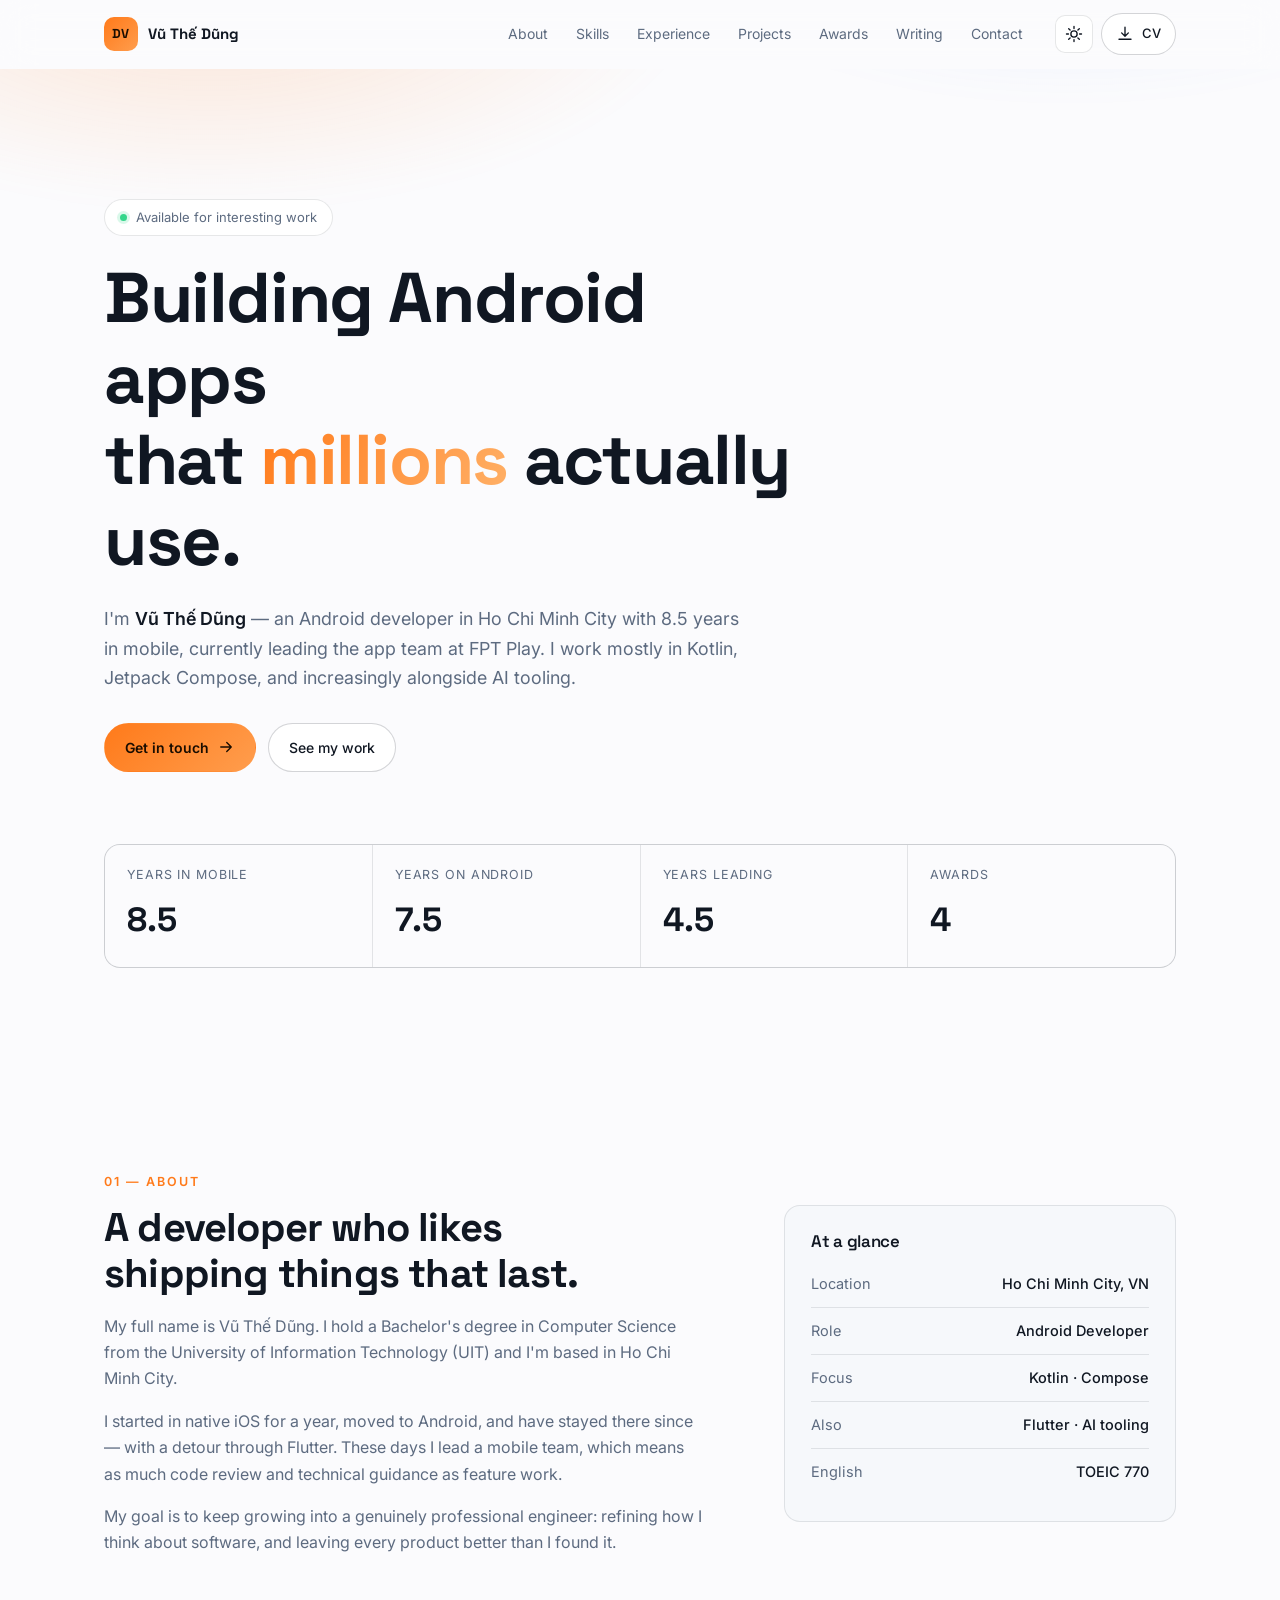
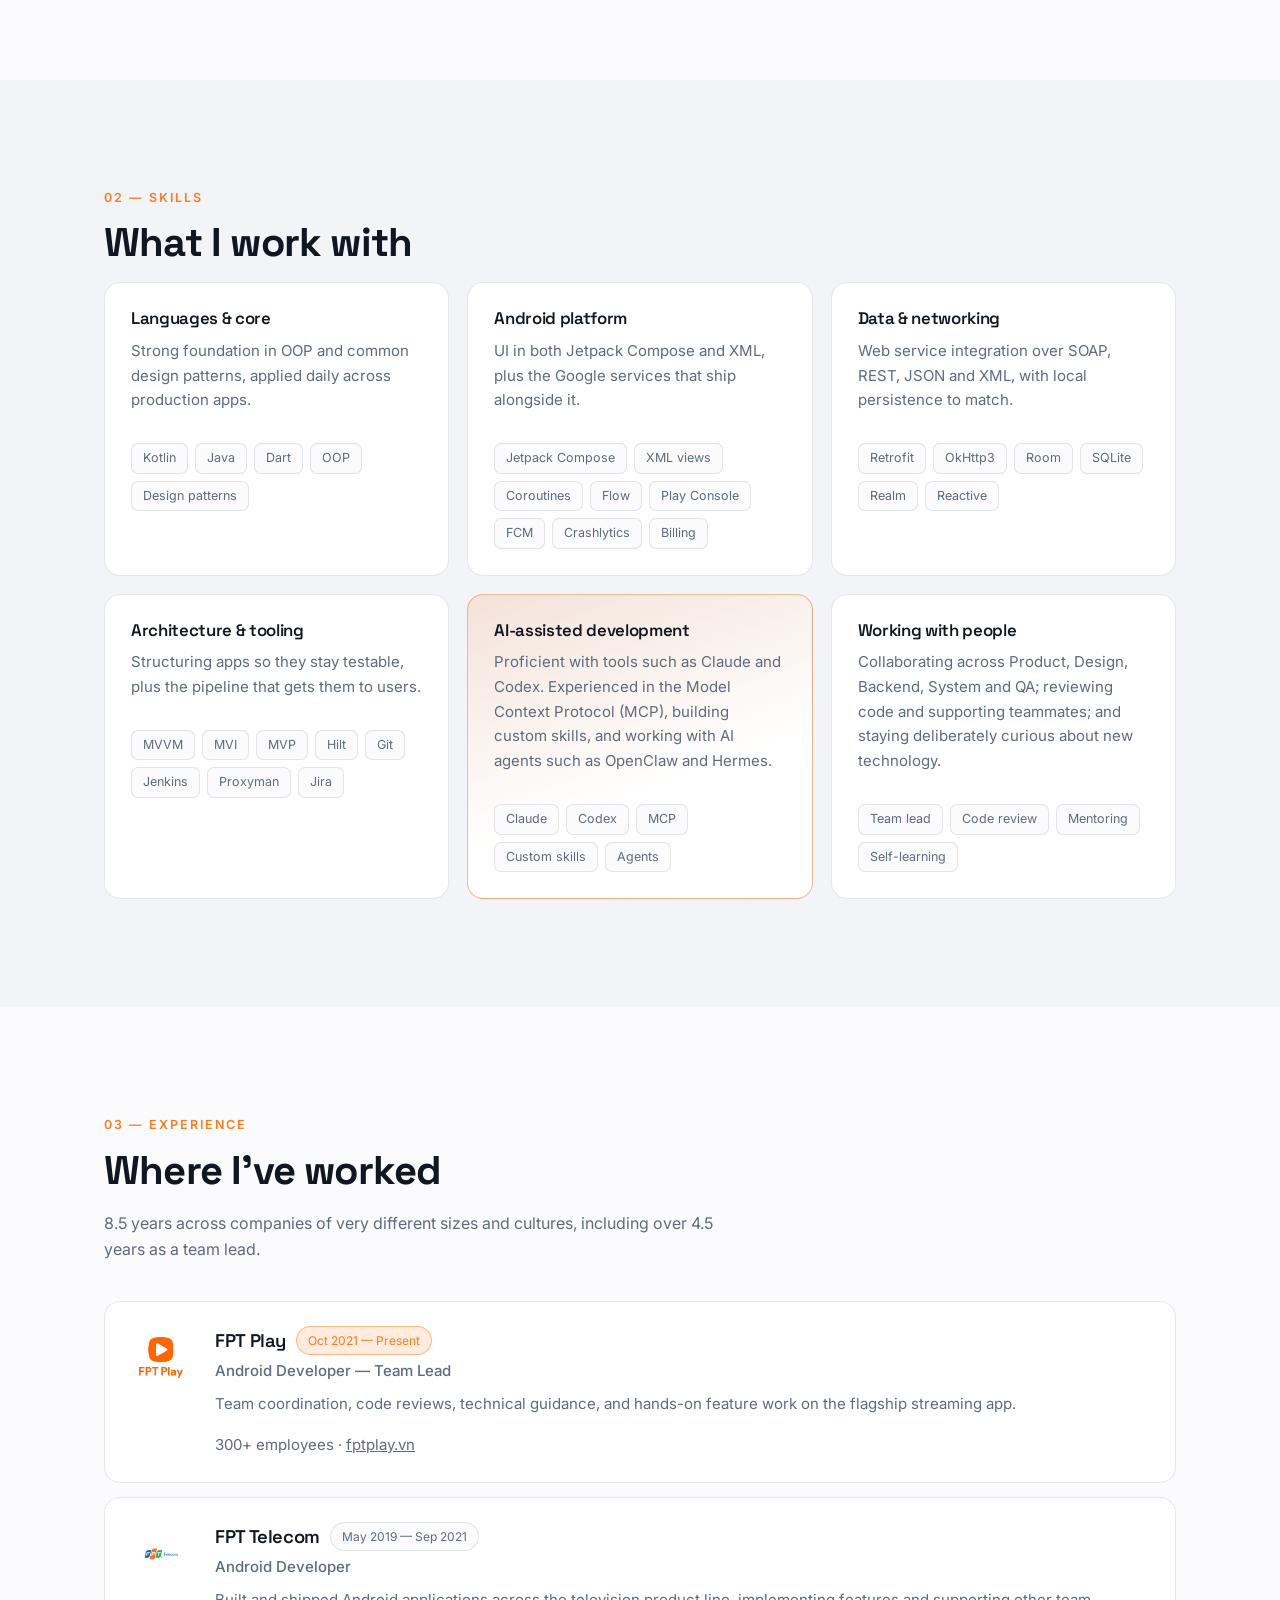
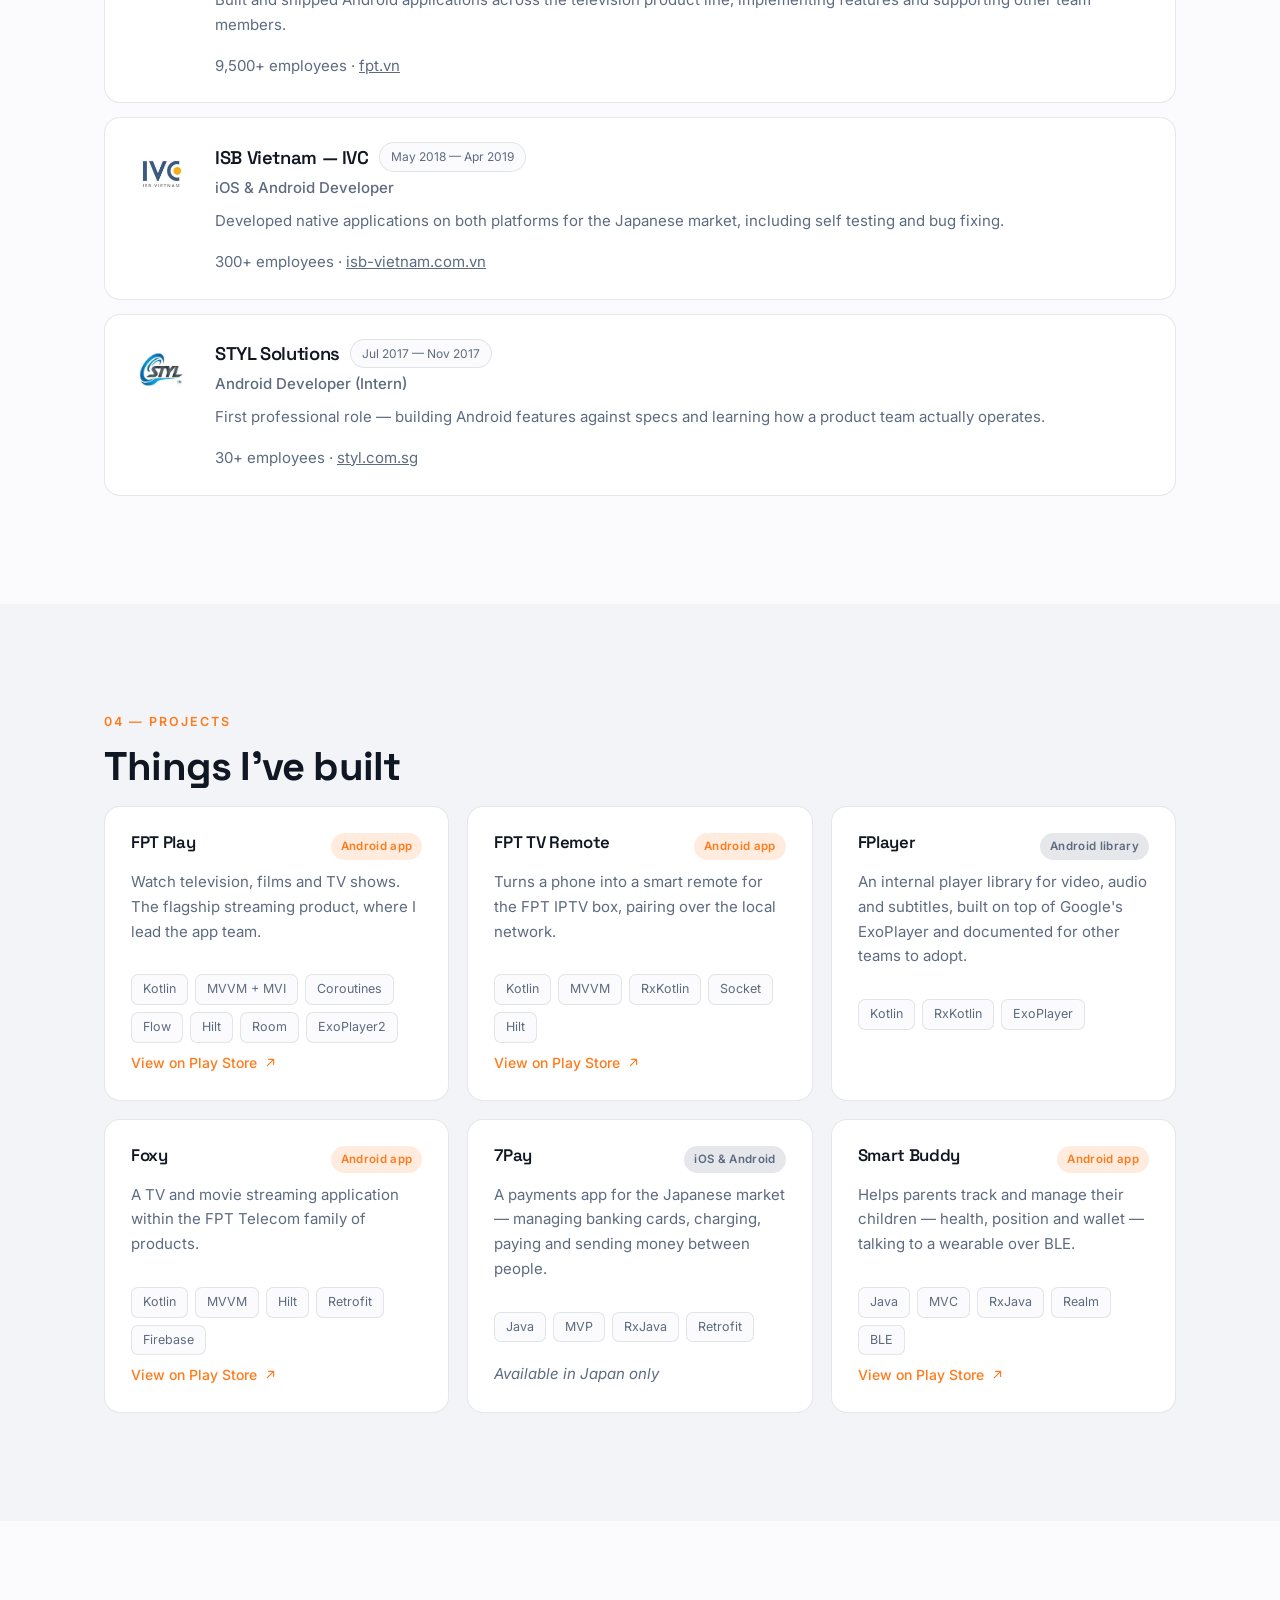
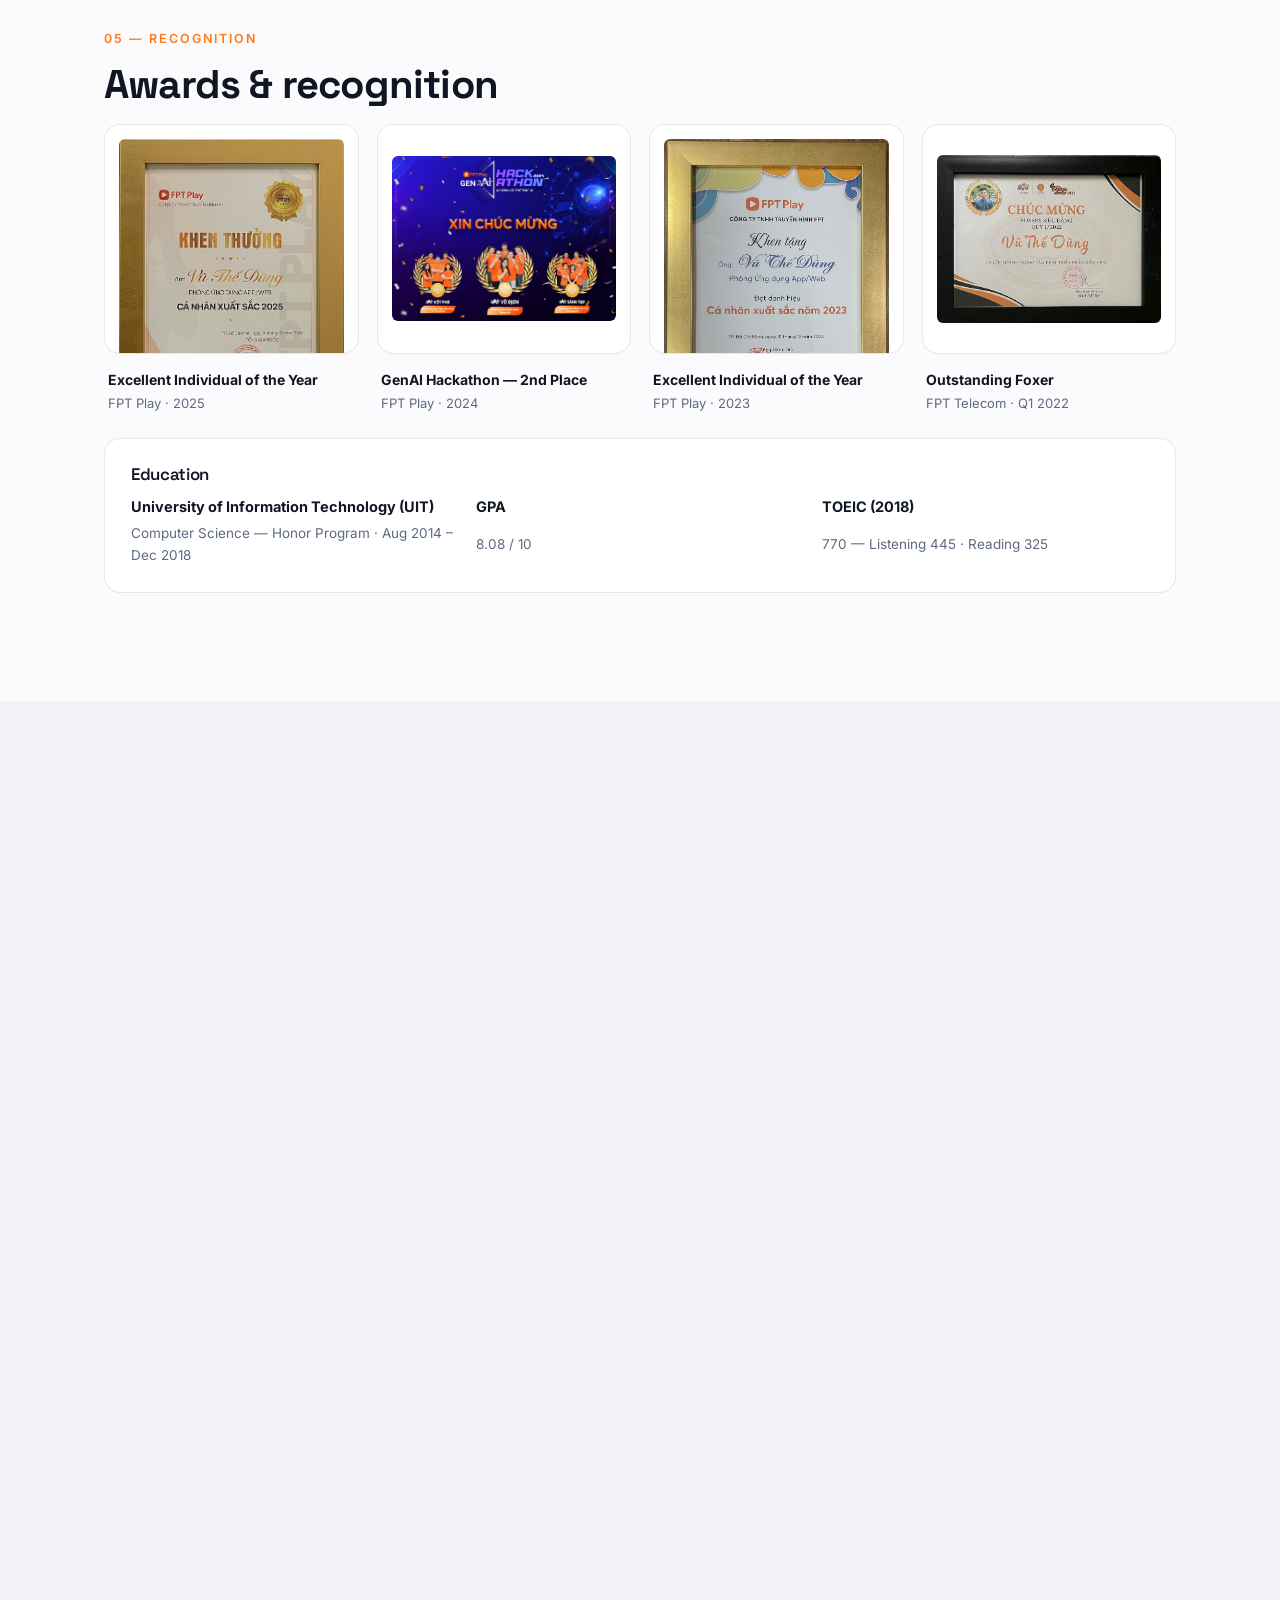
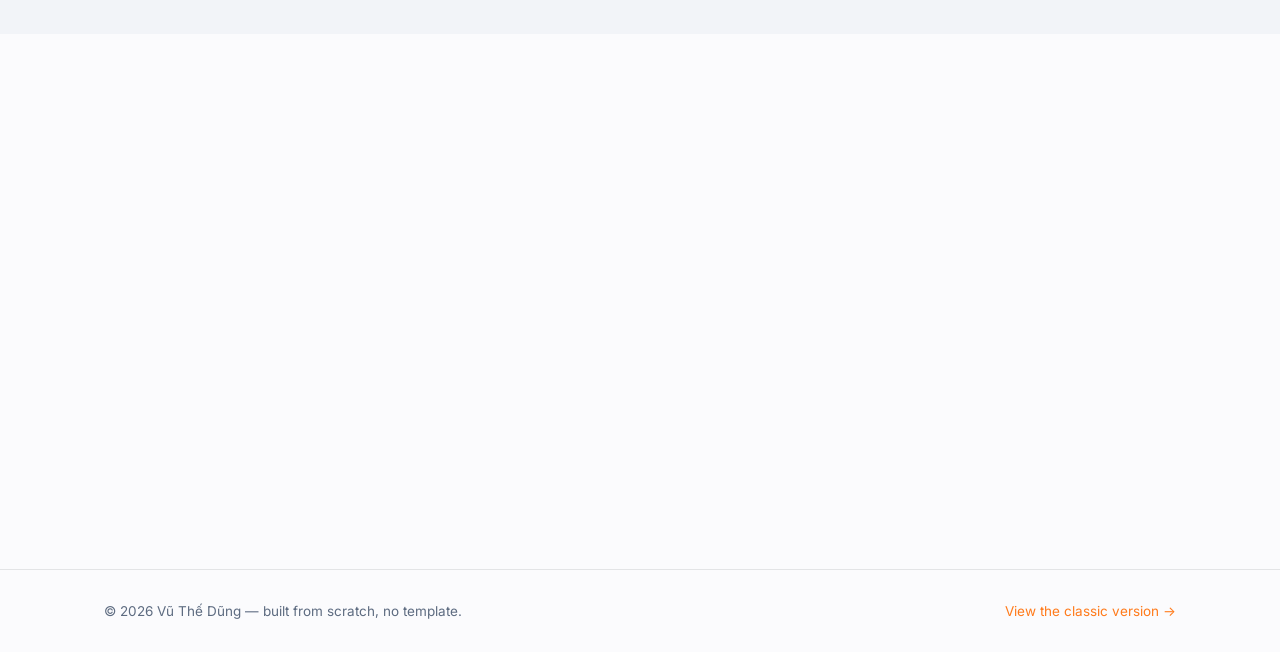
==== v2/index.html @ cb7cbe58 "feat: add v2 portfolio with modern design Standalone redesign at /v2/ leaving the classic site untou" ====
<!doctype html>
<html lang="en" data-theme="dark">

<head>
  <meta charset="utf-8">
  <meta name="viewport" content="width=device-width, initial-scale=1">
  <title>Vũ Thế Dũng — Android Developer</title>
  <meta name="description"
    content="Vũ Thế Dũng (DungVu) — Android Developer in Ho Chi Minh City. Kotlin, Jetpack Compose, and 8+ years building mobile products.">

  <link rel="preconnect" href="https://fonts.googleapis.com">
  <link rel="preconnect" href="https://fonts.gstatic.com" crossorigin>
  <link href="https://fonts.googleapis.com/css2?family=Inter:wght@400;500;600&family=Space+Grotesk:wght@500;600;700&display=swap"
    rel="stylesheet">

  <link rel="stylesheet" href="assets/style.css">

  <!-- Set the theme before first paint so the page never flashes the wrong one.
       The `js` class gates the scroll-reveal styles, so content stays visible
       if scripting is unavailable. -->
  <script>
    (function () {
      var stored = localStorage.getItem('theme');
      var prefersLight = window.matchMedia('(prefers-color-scheme: light)').matches;
      document.documentElement.dataset.theme = stored || (prefersLight ? 'light' : 'dark');
      document.documentElement.classList.add('js');
    })();
  </script>
</head>

<body>
  <a class="skip-link" href="#main">Skip to content</a>

  <header class="nav" id="nav">
    <div class="wrap nav__inner">
      <a class="nav__brand" href="#top">
        <span class="nav__mark">DV</span>
        <span class="nav__name">Vũ Thế Dũng</span>
      </a>

      <nav class="nav__links" id="nav-links" aria-label="Sections">
        <a href="#about">About</a>
        <a href="#skills">Skills</a>
        <a href="#experience">Experience</a>
        <a href="#projects">Projects</a>
        <a href="#awards">Awards</a>
        <a href="#writing">Writing</a>
        <a href="#contact">Contact</a>
      </nav>

      <div class="nav__actions">
        <button class="icon-btn" id="theme-toggle" type="button" aria-label="Switch colour theme">
          <svg class="icon-sun" viewBox="0 0 24 24" aria-hidden="true">
            <circle cx="12" cy="12" r="4.2" />
            <path d="M12 2v2.6M12 19.4V22M2 12h2.6M19.4 12H22M4.9 4.9l1.9 1.9M17.2 17.2l1.9 1.9M19.1 4.9l-1.9 1.9M6.8 17.2l-1.9 1.9" />
          </svg>
          <svg class="icon-moon" viewBox="0 0 24 24" aria-hidden="true">
            <path d="M20 14.2A8.2 8.2 0 0 1 9.8 4a8.4 8.4 0 1 0 10.2 10.2z" />
          </svg>
        </button>
        <a class="btn btn--sm" href="../files/vu_the_dung_cv.pdf" id="cv-download" download>
          <svg viewBox="0 0 24 24" aria-hidden="true">
            <path d="M12 3v12M7.5 10.5 12 15l4.5-4.5M4 19h16" />
          </svg>
          <span>CV</span>
        </a>
        <button class="icon-btn nav__burger" id="nav-toggle" type="button" aria-label="Open menu"
          aria-expanded="false" aria-controls="nav-links">
          <svg viewBox="0 0 24 24" aria-hidden="true"><path d="M4 7h16M4 12h16M4 17h16" /></svg>
        </button>
      </div>
    </div>
  </header>

  <main id="main">
    <!-- Hero ------------------------------------------------------------- -->
    <section class="hero" id="top">
      <div class="hero__glow" aria-hidden="true"></div>
      <div class="wrap hero__inner">
        <p class="hero__eyebrow reveal">
          <span class="dot"></span> Available for interesting work
        </p>
        <h1 class="hero__title reveal">
          Building Android apps<br>that <em>millions</em> actually use.
        </h1>
        <p class="hero__lead reveal">
          I'm <strong>Vũ Thế Dũng</strong> — an Android developer in Ho Chi Minh City with
          <span data-years="total">8.5</span> years in mobile, currently leading the app team at FPT Play.
          I work mostly in Kotlin, Jetpack Compose, and increasingly alongside AI tooling.
        </p>
        <div class="hero__cta reveal">
          <a class="btn btn--primary" href="#contact">
            Get in touch
            <svg viewBox="0 0 24 24" aria-hidden="true"><path d="M5 12h14M13 6l6 6-6 6" /></svg>
          </a>
          <a class="btn" href="#projects">See my work</a>
        </div>

        <dl class="stats reveal">
          <div class="stat">
            <dt>Years in mobile</dt>
            <dd><span data-years="total">8.5</span></dd>
          </div>
          <div class="stat">
            <dt>Years on Android</dt>
            <dd><span data-years="android">7.5</span></dd>
          </div>
          <div class="stat">
            <dt>Years leading</dt>
            <dd><span data-years="lead">4.5</span></dd>
          </div>
          <div class="stat">
            <dt>Awards</dt>
            <dd>4</dd>
          </div>
        </dl>
      </div>
    </section>

    <!-- About ------------------------------------------------------------ -->
    <section class="section" id="about">
      <div class="wrap">
        <p class="section__label reveal">01 — About</p>
        <div class="about">
          <div class="reveal">
            <h2 class="section__title">A developer who likes shipping things that last.</h2>
            <p class="prose">
              My full name is Vũ Thế Dũng. I hold a Bachelor's degree in Computer Science from the
              University of Information Technology (UIT) and I'm based in Ho Chi Minh City.
            </p>
            <p class="prose">
              I started in native iOS for a year, moved to Android, and have stayed there since — with a
              detour through Flutter. These days I lead a mobile team, which means as much code review and
              technical guidance as feature work.
            </p>
            <p class="prose">
              My goal is to keep growing into a genuinely professional engineer: refining how I think about
              software, and leaving every product better than I found it.
            </p>
          </div>
          <aside class="card card--quiet reveal">
            <h3 class="card__title">At a glance</h3>
            <ul class="facts">
              <li><span>Location</span><b>Ho Chi Minh City, VN</b></li>
              <li><span>Role</span><b>Android Developer</b></li>
              <li><span>Focus</span><b>Kotlin · Compose</b></li>
              <li><span>Also</span><b>Flutter · AI tooling</b></li>
              <li><span>English</span><b>TOEIC 770</b></li>
            </ul>
          </aside>
        </div>
      </div>
    </section>

    <!-- Skills ----------------------------------------------------------- -->
    <section class="section section--alt" id="skills">
      <div class="wrap">
        <p class="section__label reveal">02 — Skills</p>
        <h2 class="section__title reveal">What I work with</h2>

        <div class="grid grid--skills">
          <article class="card reveal">
            <h3 class="card__title">Languages &amp; core</h3>
            <p>Strong foundation in OOP and common design patterns, applied daily across production apps.</p>
            <ul class="tags">
              <li>Kotlin</li><li>Java</li><li>Dart</li><li>OOP</li><li>Design patterns</li>
            </ul>
          </article>

          <article class="card reveal">
            <h3 class="card__title">Android platform</h3>
            <p>UI in both Jetpack Compose and XML, plus the Google services that ship alongside it.</p>
            <ul class="tags">
              <li>Jetpack Compose</li><li>XML views</li><li>Coroutines</li><li>Flow</li>
              <li>Play Console</li><li>FCM</li><li>Crashlytics</li><li>Billing</li>
            </ul>
          </article>

          <article class="card reveal">
            <h3 class="card__title">Data &amp; networking</h3>
            <p>Web service integration over SOAP, REST, JSON and XML, with local persistence to match.</p>
            <ul class="tags">
              <li>Retrofit</li><li>OkHttp3</li><li>Room</li><li>SQLite</li><li>Realm</li><li>Reactive</li>
            </ul>
          </article>

          <article class="card reveal">
            <h3 class="card__title">Architecture &amp; tooling</h3>
            <p>Structuring apps so they stay testable, plus the pipeline that gets them to users.</p>
            <ul class="tags">
              <li>MVVM</li><li>MVI</li><li>MVP</li><li>Hilt</li><li>Git</li><li>Jenkins</li>
              <li>Proxyman</li><li>Jira</li>
            </ul>
          </article>

          <article class="card card--accent reveal">
            <h3 class="card__title">AI-assisted development</h3>
            <p>
              Proficient with tools such as Claude and Codex. Experienced in the Model Context Protocol (MCP),
              building custom skills, and working with AI agents such as OpenClaw and Hermes.
            </p>
            <ul class="tags">
              <li>Claude</li><li>Codex</li><li>MCP</li><li>Custom skills</li><li>Agents</li>
            </ul>
          </article>

          <article class="card reveal">
            <h3 class="card__title">Working with people</h3>
            <p>
              Collaborating across Product, Design, Backend, System and QA; reviewing code and supporting
              teammates; and staying deliberately curious about new technology.
            </p>
            <ul class="tags">
              <li>Team lead</li><li>Code review</li><li>Mentoring</li><li>Self-learning</li>
            </ul>
          </article>
        </div>
      </div>
    </section>

    <!-- Experience ------------------------------------------------------- -->
    <section class="section" id="experience">
      <div class="wrap">
        <p class="section__label reveal">03 — Experience</p>
        <h2 class="section__title reveal">Where I've worked</h2>
        <p class="section__intro reveal">
          <span data-years="total">8.5</span> years across companies of very different sizes and cultures,
          including over <span data-years="lead">4.5</span> years as a team&nbsp;lead.
        </p>

        <ol class="timeline">
          <li class="timeline__item reveal">
            <div class="timeline__logo"><img src="../images/fptplaylogo.png" alt="FPT Play logo" loading="lazy"></div>
            <div class="timeline__body">
              <div class="timeline__head">
                <h3>FPT Play</h3>
                <span class="chip chip--now">Oct 2021 — Present</span>
              </div>
              <p class="timeline__role">Android Developer — Team Lead</p>
              <p>Team coordination, code reviews, technical guidance, and hands-on feature work on the
                flagship streaming app.</p>
              <p class="timeline__meta">300+ employees · <a href="https://fptplay.vn" target="_blank" rel="noopener">fptplay.vn</a></p>
            </div>
          </li>

          <li class="timeline__item reveal">
            <div class="timeline__logo"><img src="../images/logo_fpt_telecom.png" alt="FPT Telecom logo" loading="lazy"></div>
            <div class="timeline__body">
              <div class="timeline__head">
                <h3>FPT Telecom</h3>
                <span class="chip">May 2019 — Sep 2021</span>
              </div>
              <p class="timeline__role">Android Developer</p>
              <p>Built and shipped Android applications across the television product line, implementing
                features and supporting other team members.</p>
              <p class="timeline__meta">9,500+ employees · <a href="https://fpt.vn/vi" target="_blank" rel="noopener">fpt.vn</a></p>
            </div>
          </li>

          <li class="timeline__item reveal">
            <div class="timeline__logo"><img src="../images/logo_ivc.jpeg" alt="ISB Vietnam logo" loading="lazy"></div>
            <div class="timeline__body">
              <div class="timeline__head">
                <h3>ISB Vietnam — IVC</h3>
                <span class="chip">May 2018 — Apr 2019</span>
              </div>
              <p class="timeline__role">iOS &amp; Android Developer</p>
              <p>Developed native applications on both platforms for the Japanese market, including self
                testing and bug fixing.</p>
              <p class="timeline__meta">300+ employees · <a href="https://www.isb-vietnam.com.vn" target="_blank" rel="noopener">isb-vietnam.com.vn</a></p>
            </div>
          </li>

          <li class="timeline__item reveal">
            <div class="timeline__logo"><img src="../images/logo_styl.jpeg" alt="STYL Solutions logo" loading="lazy"></div>
            <div class="timeline__body">
              <div class="timeline__head">
                <h3>STYL Solutions</h3>
                <span class="chip">Jul 2017 — Nov 2017</span>
              </div>
              <p class="timeline__role">Android Developer (Intern)</p>
              <p>First professional role — building Android features against specs and learning how a product
                team actually operates.</p>
              <p class="timeline__meta">30+ employees · <a href="https://styl.com.sg" target="_blank" rel="noopener">styl.com.sg</a></p>
            </div>
          </li>
        </ol>
      </div>
    </section>

    <!-- Projects --------------------------------------------------------- -->
    <section class="section section--alt" id="projects">
      <div class="wrap">
        <p class="section__label reveal">04 — Projects</p>
        <h2 class="section__title reveal">Things I've built</h2>

        <div class="grid grid--projects">
          <article class="card card--project reveal">
            <div class="card__top">
              <h3 class="card__title">FPT Play</h3>
              <span class="badge">Android app</span>
            </div>
            <p>Watch television, films and TV shows. The flagship streaming product, where I lead the app team.</p>
            <ul class="tags">
              <li>Kotlin</li><li>MVVM + MVI</li><li>Coroutines</li><li>Flow</li><li>Hilt</li>
              <li>Room</li><li>ExoPlayer2</li>
            </ul>
            <a class="card__link" href="https://play.google.com/store/apps/details?id=com.fplay.activity"
              target="_blank" rel="noopener">
              View on Play Store
              <svg viewBox="0 0 24 24" aria-hidden="true"><path d="M7 17 17 7M9 7h8v8" /></svg>
            </a>
          </article>

          <article class="card card--project reveal">
            <div class="card__top">
              <h3 class="card__title">FPT TV Remote</h3>
              <span class="badge">Android app</span>
            </div>
            <p>Turns a phone into a smart remote for the FPT IPTV box, pairing over the local network.</p>
            <ul class="tags">
              <li>Kotlin</li><li>MVVM</li><li>RxKotlin</li><li>Socket</li><li>Hilt</li>
            </ul>
            <a class="card__link" href="https://play.google.com/store/apps/details?id=vn.fpt.truyenhinh.rca"
              target="_blank" rel="noopener">
              View on Play Store
              <svg viewBox="0 0 24 24" aria-hidden="true"><path d="M7 17 17 7M9 7h8v8" /></svg>
            </a>
          </article>

          <article class="card card--project reveal">
            <div class="card__top">
              <h3 class="card__title">FPlayer</h3>
              <span class="badge badge--alt">Android library</span>
            </div>
            <p>An internal player library for video, audio and subtitles, built on top of Google's ExoPlayer
              and documented for other teams to adopt.</p>
            <ul class="tags">
              <li>Kotlin</li><li>RxKotlin</li><li>ExoPlayer</li>
            </ul>
          </article>

          <article class="card card--project reveal">
            <div class="card__top">
              <h3 class="card__title">Foxy</h3>
              <span class="badge">Android app</span>
            </div>
            <p>A TV and movie streaming application within the FPT Telecom family of products.</p>
            <ul class="tags">
              <li>Kotlin</li><li>MVVM</li><li>Hilt</li><li>Retrofit</li><li>Firebase</li>
            </ul>
            <a class="card__link" href="https://play.google.com/store/apps/details?id=vn.fpt.truyenhinh.foxy"
              target="_blank" rel="noopener">
              View on Play Store
              <svg viewBox="0 0 24 24" aria-hidden="true"><path d="M7 17 17 7M9 7h8v8" /></svg>
            </a>
          </article>

          <article class="card card--project reveal">
            <div class="card__top">
              <h3 class="card__title">7Pay</h3>
              <span class="badge badge--alt">iOS &amp; Android</span>
            </div>
            <p>A payments app for the Japanese market — managing banking cards, charging, paying and sending
              money between people.</p>
            <ul class="tags">
              <li>Java</li><li>MVP</li><li>RxJava</li><li>Retrofit</li>
            </ul>
            <p class="card__note">Available in Japan only</p>
          </article>

          <article class="card card--project reveal">
            <div class="card__top">
              <h3 class="card__title">Smart Buddy</h3>
              <span class="badge">Android app</span>
            </div>
            <p>Helps parents track and manage their children — health, position and wallet — talking to a
              wearable over BLE.</p>
            <ul class="tags">
              <li>Java</li><li>MVC</li><li>RxJava</li><li>Realm</li><li>BLE</li>
            </ul>
            <a class="card__link" href="https://play.google.com/store/apps/details?id=com.nets.smartbuddy"
              target="_blank" rel="noopener">
              View on Play Store
              <svg viewBox="0 0 24 24" aria-hidden="true"><path d="M7 17 17 7M9 7h8v8" /></svg>
            </a>
          </article>
        </div>
      </div>
    </section>

    <!-- Awards ----------------------------------------------------------- -->
    <section class="section" id="awards">
      <div class="wrap">
        <p class="section__label reveal">05 — Recognition</p>
        <h2 class="section__title reveal">Awards &amp; recognition</h2>

        <div class="grid grid--awards">
          <figure class="award reveal">
            <button class="award__shot" type="button" data-lightbox="../images/personal_y_2025.png"
              aria-label="View the 2025 Excellent Individual certificate">
              <img src="../images/personal_y_2025.png" alt="Excellent Individual of the Year 2025 certificate" loading="lazy">
            </button>
            <figcaption>
              <b>Excellent Individual of the Year</b>
              <span>FPT Play · 2025</span>
            </figcaption>
          </figure>

          <figure class="award reveal">
            <button class="award__shot" type="button" data-lightbox="../images/AI_context_2024.png"
              aria-label="View the 2024 GenAI Hackathon award">
              <img src="../images/AI_context_2024.png" alt="GenAI Hackathon 2024 second place" loading="lazy">
            </button>
            <figcaption>
              <b>GenAI Hackathon — 2nd Place</b>
              <span>FPT Play · 2024</span>
            </figcaption>
          </figure>

          <figure class="award reveal">
            <button class="award__shot" type="button" data-lightbox="../images/personal_y_2023.jpg"
              aria-label="View the 2023 Excellent Individual certificate">
              <img src="../images/personal_y_2023.jpg" alt="Excellent Individual of the Year 2023 certificate" loading="lazy">
            </button>
            <figcaption>
              <b>Excellent Individual of the Year</b>
              <span>FPT Play · 2023</span>
            </figcaption>
          </figure>

          <figure class="award reveal">
            <button class="award__shot" type="button" data-lightbox="../images/personal_q_2022.png"
              aria-label="View the Q1 2022 Outstanding Foxer certificate">
              <img src="../images/personal_q_2022.png" alt="Outstanding Foxer Q1 2022 certificate" loading="lazy">
            </button>
            <figcaption>
              <b>Outstanding Foxer</b>
              <span>FPT Telecom · Q1 2022</span>
            </figcaption>
          </figure>
        </div>

        <div class="edu reveal">
          <h3 class="card__title">Education</h3>
          <div class="edu__grid">
            <div>
              <b>University of Information Technology (UIT)</b>
              <span>Computer Science — Honor Program · Aug 2014 – Dec 2018</span>
            </div>
            <div><b>GPA</b><span>8.08 / 10</span></div>
            <div><b>TOEIC (2018)</b><span>770 — Listening 445 · Reading 325</span></div>
          </div>
        </div>
      </div>
    </section>

    <!-- Writing ---------------------------------------------------------- -->
    <section class="section section--alt" id="writing">
      <div class="wrap">
        <p class="section__label reveal">06 — Writing</p>
        <h2 class="section__title reveal">From my blog</h2>
        <p class="section__intro reveal">
          I write about the problems that were annoying enough to document.
          <a href="https://dzungvu.medium.com" target="_blank" rel="noopener">All posts on Medium →</a>
        </p>

        <div class="grid grid--posts">
          <a class="post reveal"
            href="https://dzungvu.medium.com/say-goodbye-to-port-forwarding-why-tailscale-is-the-future-of-home-networking-5034f1e207d2"
            target="_blank" rel="noopener">
            <time>Mar 20, 2026</time>
            <h3>Say Goodbye to Port Forwarding: Why Tailscale is the Future of Home Networking</h3>
            <p>Since I started building my home server, Tailscale has connected all my devices into one
              private, global network.</p>
            <span class="post__more">Read <svg viewBox="0 0 24 24" aria-hidden="true"><path d="M5 12h14M13 6l6 6-6 6" /></svg></span>
          </a>

          <a class="post reveal"
            href="https://dzungvu.medium.com/openclaw-with-free-local-web-search-searxng-db52348b7d34"
            target="_blank" rel="noopener">
            <time>Mar 14, 2026</time>
            <h3>OpenClaw with free local web search — SearXNG</h3>
            <p>How to enable web search in OpenClaw without an API key from any provider.</p>
            <span class="post__more">Read <svg viewBox="0 0 24 24" aria-hidden="true"><path d="M5 12h14M13 6l6 6-6 6" /></svg></span>
          </a>

          <a class="post reveal"
            href="https://dzungvu.medium.com/android-development-make-bundletool-portable-cf5801c4886a"
            target="_blank" rel="noopener">
            <time>Jun 24, 2023</time>
            <h3>[Android Development] Make Bundletool Portable</h3>
            <p>Google requires App Bundle for new apps, but older APK-based apps can still ship — here's how to
              bridge the two.</p>
            <span class="post__more">Read <svg viewBox="0 0 24 24" aria-hidden="true"><path d="M5 12h14M13 6l6 6-6 6" /></svg></span>
          </a>

          <a class="post reveal"
            href="https://dzungvu.medium.com/flutter-development-personal-flutter-project-structure-with-repository-pattern-demo-app-8b1b32daeb10"
            target="_blank" rel="noopener">
            <time>Sep 9, 2021</time>
            <h3>Personal Flutter Project Structure with Repository Pattern</h3>
            <p>An MVC-based structure that skips the interface layer, using GetX for state management.</p>
            <span class="post__more">Read <svg viewBox="0 0 24 24" aria-hidden="true"><path d="M5 12h14M13 6l6 6-6 6" /></svg></span>
          </a>

          <a class="post reveal"
            href="https://dzungvu.medium.com/android-development-how-to-build-ffmpeg-extension-for-integrating-into-exoplayer-5fe6a771ea89"
            target="_blank" rel="noopener">
            <time>Aug 5, 2021</time>
            <h3>How to build the FFmpeg extension for ExoPlayer</h3>
            <p>UDP streams played video but no audio. Tracking down why led straight into building the FFmpeg
              extension.</p>
            <span class="post__more">Read <svg viewBox="0 0 24 24" aria-hidden="true"><path d="M5 12h14M13 6l6 6-6 6" /></svg></span>
          </a>

          <a class="post reveal"
            href="https://dzungvu.medium.com/android-development-import-a-library-into-android-project-f063ae9d40f4"
            target="_blank" rel="noopener">
            <time>Jul 6, 2021</time>
            <h3>[Android Development] Import a .a library into an Android project</h3>
            <p>A rare enough problem that the existing articles weren't much help — so I wrote it down.</p>
            <span class="post__more">Read <svg viewBox="0 0 24 24" aria-hidden="true"><path d="M5 12h14M13 6l6 6-6 6" /></svg></span>
          </a>
        </div>
      </div>
    </section>

    <!-- Contact ---------------------------------------------------------- -->
    <section class="section" id="contact">
      <div class="wrap">
        <p class="section__label reveal">07 — Contact</p>
        <h2 class="section__title reveal">Let's talk</h2>
        <p class="section__intro reveal">
          The fastest way to reach me is email or WhatsApp. I read everything.
        </p>

        <div class="contact reveal">
          <div class="contact__primary">
            <div class="contact__row">
              <span class="contact__label">Email</span>
              <a class="contact__value" href="mailto:dzungvucs@gmail.com">dzungvucs@gmail.com</a>
              <button class="copy-btn" type="button" data-copy="dzungvucs@gmail.com">
                <svg viewBox="0 0 24 24" aria-hidden="true">
                  <rect x="9" y="9" width="11" height="11" rx="2" />
                  <path d="M5 15V6a2 2 0 0 1 2-2h8" />
                </svg>
                <span>Copy</span>
              </button>
            </div>
            <div class="contact__row">
              <span class="contact__label">WhatsApp</span>
              <a class="contact__value" href="https://wa.me/qr/Y6XLHH66TCKGJ1" target="_blank" rel="noopener">Thế Dũng</a>
              <button class="copy-btn" type="button" data-lightbox="../images/wa.png">
                <svg viewBox="0 0 24 24" aria-hidden="true">
                  <rect x="4" y="4" width="6" height="6" rx="1" />
                  <rect x="14" y="4" width="6" height="6" rx="1" />
                  <rect x="4" y="14" width="6" height="6" rx="1" />
                  <path d="M14 14h2v2h-2zM18 14h2M14 18h2M18 18h2" />
                </svg>
                <span>QR</span>
              </button>
            </div>
          </div>

          <div class="contact__links">
            <a class="social" href="https://github.com/dzungvu" target="_blank" rel="noopener">
              <svg viewBox="0 0 24 24" aria-hidden="true" fill="currentColor" stroke="none"><path d="M12 2a10 10 0 0 0-3.16 19.49c.5.09.68-.22.68-.48l-.01-1.7c-2.78.6-3.37-1.34-3.37-1.34-.45-1.16-1.11-1.47-1.11-1.47-.91-.62.07-.6.07-.6 1 .07 1.53 1.03 1.53 1.03.9 1.53 2.35 1.09 2.92.83.09-.65.35-1.09.63-1.34-2.22-.25-4.55-1.11-4.55-4.94 0-1.09.39-1.98 1.03-2.68-.1-.25-.45-1.27.1-2.65 0 0 .84-.27 2.75 1.02a9.5 9.5 0 0 1 5 0c1.91-1.29 2.75-1.02 2.75-1.02.55 1.38.2 2.4.1 2.65.64.7 1.03 1.59 1.03 2.68 0 3.84-2.34 4.69-4.57 4.93.36.31.68.92.68 1.86l-.01 2.75c0 .27.18.58.69.48A10 10 0 0 0 12 2z"/></svg>
              <span>GitHub</span>
            </a>
            <a class="social" href="https://www.linkedin.com/in/dzungvucs" target="_blank" rel="noopener">
              <svg viewBox="0 0 24 24" aria-hidden="true" fill="currentColor" stroke="none"><path d="M6.94 5a1.94 1.94 0 1 1-3.88 0 1.94 1.94 0 0 1 3.88 0zM3.4 8.4h3.1V21H3.4zM9.1 8.4h2.97v1.72h.04c.41-.78 1.42-1.6 2.93-1.6 3.13 0 3.71 2.06 3.71 4.74V21h-3.1v-5.86c0-1.4-.03-3.2-1.95-3.2-1.95 0-2.25 1.52-2.25 3.1V21H9.1z"/></svg>
              <span>LinkedIn</span>
            </a>
            <a class="social" href="https://dzungvu.medium.com" target="_blank" rel="noopener">
              <svg viewBox="0 0 24 24" aria-hidden="true" fill="currentColor" stroke="none"><path d="M6.8 7.2a.75.75 0 0 0-.25-.63L4.7 4.34V4h5.73l4.43 9.71L18.75 4H24v.34l-1.58 1.51a.46.46 0 0 0-.18.44v11.09a.46.46 0 0 0 .18.44L24 19.33V19.7h-7.94v-.37l1.63-1.59c.16-.16.16-.2.16-.44V8.34l-4.54 11.32h-.61L7.47 8.34v7.59c-.04.32.06.64.29.87l2.13 2.58v.32H0v-.32l2.13-2.58c.22-.23.32-.55.27-.87z"/></svg>
              <span>Medium</span>
            </a>
            <a class="social" href="https://www.hackerrank.com/thedung2709" target="_blank" rel="noopener">
              <svg viewBox="0 0 24 24" aria-hidden="true"><path d="M12 2 3.5 7v10L12 22l8.5-5V7L12 2z" /><path d="M9.5 9v6M14.5 9v6M9.5 12h5" /></svg>
              <span>HackerRank</span>
            </a>
            <a class="social" href="https://www.facebook.com/thedungit.cs/" target="_blank" rel="noopener">
              <svg viewBox="0 0 24 24" aria-hidden="true" fill="currentColor" stroke="none"><path d="M14 9h3V6h-3c-2.2 0-4 1.8-4 4v2H8v3h2v7h3v-7h3l1-3h-4v-2c0-.55.45-1 1-1z"/></svg>
              <span>Facebook</span>
            </a>
            <a class="social" href="https://www.instagram.com/thedungit.cs/" target="_blank" rel="noopener">
              <svg viewBox="0 0 24 24" aria-hidden="true"><rect x="3" y="3" width="18" height="18" rx="5" /><circle cx="12" cy="12" r="4" /><circle cx="17.4" cy="6.6" r="1.1" fill="currentColor" stroke="none" /></svg>
              <span>Instagram</span>
            </a>
          </div>
        </div>
      </div>
    </section>
  </main>

  <footer class="footer">
    <div class="wrap footer__inner">
      <p>© <span id="year">2026</span> Vũ Thế Dũng — built from scratch, no template.</p>
      <p><a href="../index.html">View the classic version →</a></p>
    </div>
  </footer>

  <button class="to-top" id="to-top" type="button" aria-label="Back to top">
    <svg viewBox="0 0 24 24" aria-hidden="true"><path d="M12 19V5M6 11l6-6 6 6" /></svg>
  </button>

  <!-- Lightbox for certificates and the WhatsApp QR -->
  <div class="lightbox" id="lightbox" role="dialog" aria-modal="true" aria-label="Image preview" hidden>
    <button class="lightbox__close" id="lightbox-close" type="button" aria-label="Close preview">
      <svg viewBox="0 0 24 24" aria-hidden="true"><path d="M6 6l12 12M18 6L6 18" /></svg>
    </button>
    <img id="lightbox-img" src="" alt="">
  </div>

  <div class="toast" id="toast" role="status" aria-live="polite"></div>

  <script src="assets/main.js"></script>

  <!-- Google tag (gtag.js) -->
  <script async src="https://www.googletagmanager.com/gtag/js?id=G-M6Y3CFXDEG"></script>
  <script>
    window.dataLayer = window.dataLayer || [];
    function gtag() { dataLayer.push(arguments); }
    gtag('js', new Date());
    gtag('config', 'G-M6Y3CFXDEG');
  </script>
</body>

</html>
---- v2/assets/style.css ----
/* ==========================================================================
   Design tokens
   ========================================================================== */
:root {
  --accent: #ff7a1a;
  --accent-soft: rgba(255, 122, 26, .14);
  --radius: 16px;
  --radius-sm: 10px;
  --wrap: 1120px;
  --ease: cubic-bezier(.22, .68, .36, 1);
  --font-body: 'Inter', -apple-system, BlinkMacSystemFont, 'Segoe UI', sans-serif;
  --font-display: 'Space Grotesk', var(--font-body);
}

html[data-theme='dark'] {
  --bg: #0a0c10;
  --bg-alt: #0e1117;
  --surface: #141922;
  --surface-2: #1b212c;
  --line: rgba(255, 255, 255, .09);
  --line-strong: rgba(255, 255, 255, .16);
  --text: #e9eef6;
  --text-muted: #98a4b8;
  --shadow: 0 18px 40px -22px rgba(0, 0, 0, .9);
  --glow-1: rgba(255, 122, 26, .22);
  --glow-2: rgba(56, 130, 255, .16);
}

html[data-theme='light'] {
  --bg: #fbfbfd;
  --bg-alt: #f2f4f8;
  --surface: #ffffff;
  --surface-2: #f6f8fb;
  --line: rgba(12, 20, 33, .1);
  --line-strong: rgba(12, 20, 33, .18);
  --text: #101722;
  --text-muted: #5d6b80;
  --shadow: 0 18px 40px -26px rgba(16, 24, 40, .45);
  --glow-1: rgba(255, 122, 26, .18);
  --glow-2: rgba(56, 130, 255, .14);
}

/* ==========================================================================
   Base
   ========================================================================== */
*, *::before, *::after { box-sizing: border-box; }

html {
  scroll-behavior: smooth;
  scroll-padding-top: 88px;
  -webkit-text-size-adjust: 100%;
}

body {
  margin: 0;
  background: var(--bg);
  color: var(--text);
  font-family: var(--font-body);
  font-size: 16px;
  line-height: 1.65;
  -webkit-font-smoothing: antialiased;
  overflow-x: hidden;
}

h1, h2, h3 {
  font-family: var(--font-display);
  line-height: 1.15;
  letter-spacing: -.02em;
  margin: 0;
}

p { margin: 0 0 1rem; }
a { color: inherit; }
img { max-width: 100%; display: block; }
ul, ol { margin: 0; padding: 0; list-style: none; }

svg {
  width: 18px;
  height: 18px;
  fill: none;
  stroke: currentColor;
  stroke-width: 1.8;
  stroke-linecap: round;
  stroke-linejoin: round;
  flex: none;
}

:focus-visible {
  outline: 2px solid var(--accent);
  outline-offset: 3px;
  border-radius: 4px;
}

.wrap {
  width: 100%;
  max-width: var(--wrap);
  margin: 0 auto;
  padding: 0 24px;
}

.skip-link {
  position: absolute;
  left: -9999px;
  top: 12px;
  z-index: 200;
  background: var(--accent);
  color: #fff;
  padding: 10px 18px;
  border-radius: var(--radius-sm);
  text-decoration: none;
}
.skip-link:focus { left: 16px; }

/* ==========================================================================
   Navigation
   ========================================================================== */
.nav {
  position: sticky;
  top: 0;
  z-index: 100;
  background: color-mix(in srgb, var(--bg) 78%, transparent);
  backdrop-filter: blur(16px);
  -webkit-backdrop-filter: blur(16px);
  border-bottom: 1px solid transparent;
  transition: border-color .3s var(--ease), background .3s var(--ease);
}
.nav.is-stuck { border-bottom-color: var(--line); }

.nav__inner {
  display: flex;
  align-items: center;
  gap: 20px;
  height: 68px;
}

.nav__brand {
  display: inline-flex;
  align-items: center;
  gap: 10px;
  text-decoration: none;
  font-family: var(--font-display);
  font-weight: 700;
  margin-right: auto;
}

.nav__mark {
  display: grid;
  place-items: center;
  width: 34px;
  height: 34px;
  border-radius: 10px;
  background: linear-gradient(135deg, var(--accent), #ff9d4d);
  color: #1a0d00;
  font-size: 13px;
  letter-spacing: .04em;
}

.nav__name { font-size: 15px; }

.nav__links {
  display: flex;
  align-items: center;
  gap: 4px;
}

.nav__links a {
  position: relative;
  padding: 8px 12px;
  border-radius: 8px;
  font-size: 14px;
  color: var(--text-muted);
  text-decoration: none;
  transition: color .2s var(--ease), background .2s var(--ease);
}
.nav__links a:hover { color: var(--text); background: var(--surface); }
.nav__links a.is-active { color: var(--accent); }

.nav__actions {
  display: flex;
  align-items: center;
  gap: 8px;
}

.icon-btn {
  display: grid;
  place-items: center;
  width: 38px;
  height: 38px;
  padding: 0;
  border: 1px solid var(--line);
  border-radius: 10px;
  background: var(--surface);
  color: var(--text);
  cursor: pointer;
  transition: border-color .2s var(--ease), transform .2s var(--ease);
}
.icon-btn:hover { border-color: var(--line-strong); transform: translateY(-1px); }

html[data-theme='dark'] .icon-sun { display: none; }
html[data-theme='light'] .icon-moon { display: none; }

.nav__burger { display: none; }

/* ==========================================================================
   Buttons
   ========================================================================== */
.btn {
  display: inline-flex;
  align-items: center;
  gap: 8px;
  padding: 12px 20px;
  border: 1px solid var(--line-strong);
  border-radius: 999px;
  background: var(--surface);
  color: var(--text);
  font: inherit;
  font-size: 14px;
  font-weight: 500;
  text-decoration: none;
  cursor: pointer;
  transition: transform .2s var(--ease), border-color .2s var(--ease), background .2s var(--ease);
}
.btn:hover { transform: translateY(-2px); border-color: var(--accent); }
.btn--sm { padding: 9px 14px; font-size: 13px; }

.btn--primary {
  background: linear-gradient(135deg, var(--accent), #ff9d4d);
  border-color: transparent;
  color: #1a0d00;
  font-weight: 600;
}
.btn--primary:hover { box-shadow: 0 12px 28px -12px var(--accent); }

/* ==========================================================================
   Hero
   ========================================================================== */
.hero {
  position: relative;
  padding: clamp(64px, 12vw, 130px) 0 clamp(56px, 9vw, 96px);
  overflow: hidden;
}

.hero__glow {
  position: absolute;
  inset: -30% -10% auto -10%;
  height: 620px;
  background:
    radial-gradient(46% 52% at 22% 34%, var(--glow-1) 0%, transparent 70%),
    radial-gradient(40% 46% at 78% 20%, var(--glow-2) 0%, transparent 72%);
  filter: blur(12px);
  pointer-events: none;
}

.hero__inner { position: relative; }

.hero__eyebrow {
  display: inline-flex;
  align-items: center;
  gap: 9px;
  padding: 7px 15px;
  margin: 0 0 22px;
  border: 1px solid var(--line);
  border-radius: 999px;
  background: var(--surface);
  font-size: 13px;
  color: var(--text-muted);
}

.dot {
  width: 7px;
  height: 7px;
  border-radius: 50%;
  background: #33d68a;
  box-shadow: 0 0 0 3px rgba(51, 214, 138, .18);
}

.hero__title {
  font-size: clamp(2.35rem, 6.4vw, 4.4rem);
  font-weight: 700;
  max-width: 15ch;
  margin-bottom: 22px;
}
.hero__title em {
  font-style: normal;
  background: linear-gradient(120deg, var(--accent), #ffb168);
  -webkit-background-clip: text;
  background-clip: text;
  color: transparent;
}

.hero__lead {
  max-width: 58ch;
  font-size: clamp(1rem, 1.6vw, 1.12rem);
  color: var(--text-muted);
}
.hero__lead strong { color: var(--text); font-weight: 600; }

.hero__cta {
  display: flex;
  flex-wrap: wrap;
  gap: 12px;
  margin: 30px 0 0;
}

.stats {
  display: grid;
  grid-template-columns: repeat(auto-fit, minmax(140px, 1fr));
  gap: 1px;
  margin: clamp(44px, 7vw, 72px) 0 0;
  border: 1px solid var(--line);
  border-radius: var(--radius);
  background: var(--line);
  overflow: hidden;
}

.stat {
  padding: 20px 22px;
  background: var(--bg);
}
.stat dt {
  font-size: 12.5px;
  color: var(--text-muted);
  text-transform: uppercase;
  letter-spacing: .07em;
}
.stat dd {
  margin: 6px 0 0;
  font-family: var(--font-display);
  font-size: clamp(1.6rem, 3vw, 2.1rem);
  font-weight: 700;
}

/* ==========================================================================
   Section scaffolding
   ========================================================================== */
.section { padding: clamp(60px, 9vw, 108px) 0; }
.section--alt { background: var(--bg-alt); }

.section__label {
  margin: 0 0 12px;
  font-size: 12.5px;
  font-weight: 600;
  letter-spacing: .16em;
  text-transform: uppercase;
  color: var(--accent);
}

.section__title {
  font-size: clamp(1.65rem, 3.6vw, 2.5rem);
  font-weight: 700;
  max-width: 20ch;
  margin-bottom: 16px;
}

.section__intro {
  max-width: 62ch;
  margin-bottom: 38px;
  color: var(--text-muted);
}
.section__intro a { color: var(--accent); text-decoration: none; font-weight: 500; }
.section__intro a:hover { text-decoration: underline; }

.prose { max-width: 60ch; color: var(--text-muted); }

/* ==========================================================================
   Cards & grids
   ========================================================================== */
.grid { display: grid; gap: 18px; }
.grid--skills { grid-template-columns: repeat(auto-fit, minmax(290px, 1fr)); }
.grid--projects { grid-template-columns: repeat(auto-fit, minmax(310px, 1fr)); }
.grid--awards { grid-template-columns: repeat(auto-fit, minmax(215px, 1fr)); }
.grid--posts { grid-template-columns: repeat(auto-fit, minmax(300px, 1fr)); }

.card {
  display: flex;
  flex-direction: column;
  padding: 26px;
  border: 1px solid var(--line);
  border-radius: var(--radius);
  background: var(--surface);
  transition: transform .28s var(--ease), border-color .28s var(--ease), box-shadow .28s var(--ease);
}
.card:hover {
  transform: translateY(-4px);
  border-color: var(--line-strong);
  box-shadow: var(--shadow);
}
.card p { color: var(--text-muted); font-size: 15px; }
.card--quiet { background: var(--surface-2); }
.card--quiet:hover { transform: none; box-shadow: none; }

.card--accent {
  border-color: color-mix(in srgb, var(--accent) 40%, var(--line));
  background: linear-gradient(160deg, var(--accent-soft), var(--surface) 62%);
}

.card__title {
  font-size: 1.05rem;
  font-weight: 600;
  margin-bottom: 10px;
}

.card__top {
  display: flex;
  align-items: flex-start;
  justify-content: space-between;
  gap: 12px;
  margin-bottom: 10px;
}
.card__top .card__title { margin-bottom: 0; }

.card__link {
  display: inline-flex;
  align-items: center;
  gap: 6px;
  margin-top: auto;
  padding-top: 8px;
  color: var(--accent);
  font-size: 14px;
  font-weight: 500;
  text-decoration: none;
}
.card__link svg { width: 15px; height: 15px; }
.card__link:hover { text-decoration: underline; }

.card__note {
  margin: auto 0 0;
  padding-top: 8px;
  font-size: 13.5px;
  font-style: italic;
}

.badge {
  padding: 4px 10px;
  border-radius: 999px;
  background: var(--accent-soft);
  color: var(--accent);
  font-size: 11.5px;
  font-weight: 600;
  letter-spacing: .03em;
  white-space: nowrap;
}
.badge--alt {
  background: color-mix(in srgb, var(--text-muted) 16%, transparent);
  color: var(--text-muted);
}

.tags {
  display: flex;
  flex-wrap: wrap;
  gap: 7px;
  margin: 14px 0 0;
}
.tags li {
  padding: 4px 11px;
  border: 1px solid var(--line);
  border-radius: 7px;
  background: var(--bg);
  font-size: 12.5px;
  color: var(--text-muted);
}

/* About */
.about {
  display: grid;
  grid-template-columns: 1.65fr 1fr;
  gap: 34px;
  align-items: start;
}

.facts li {
  display: flex;
  justify-content: space-between;
  gap: 14px;
  padding: 11px 0;
  border-bottom: 1px solid var(--line);
  font-size: 14.5px;
}
.facts li:last-child { border-bottom: 0; }
.facts span { color: var(--text-muted); }
.facts b { font-weight: 500; text-align: right; }

/* ==========================================================================
   Timeline
   ========================================================================== */
.timeline {
  position: relative;
  display: grid;
  gap: 14px;
}

.timeline__item {
  display: grid;
  grid-template-columns: 64px 1fr;
  gap: 22px;
  padding: 24px;
  border: 1px solid var(--line);
  border-radius: var(--radius);
  background: var(--surface);
  transition: transform .28s var(--ease), border-color .28s var(--ease);
}
.timeline__item:hover { transform: translateX(4px); border-color: var(--line-strong); }

.timeline__logo {
  display: grid;
  place-items: center;
  width: 64px;
  height: 64px;
  border-radius: 50%;
  background: #fff;
  overflow: hidden;
}
.timeline__logo img {
  width: 44px;
  height: 44px;
  object-fit: contain;
}

.timeline__head {
  display: flex;
  flex-wrap: wrap;
  align-items: center;
  gap: 10px;
  margin-bottom: 4px;
}
.timeline__head h3 { font-size: 1.15rem; font-weight: 600; }

.timeline__role {
  margin: 0 0 8px;
  color: var(--accent);
  font-size: 14px;
  font-weight: 500;
}

.timeline__body p { color: var(--text-muted); font-size: 15px; }
.timeline__body p:last-child { margin-bottom: 0; }

.timeline__meta { font-size: 13.5px; }
.timeline__meta a { color: var(--text-muted); }
.timeline__meta a:hover { color: var(--accent); }

.chip {
  padding: 4px 11px;
  border: 1px solid var(--line);
  border-radius: 999px;
  background: var(--bg);
  font-size: 12px;
  color: var(--text-muted);
  white-space: nowrap;
}
.chip--now {
  border-color: color-mix(in srgb, var(--accent) 45%, transparent);
  background: var(--accent-soft);
  color: var(--accent);
}

/* ==========================================================================
   Awards
   ========================================================================== */
.award { margin: 0; }

.award__shot {
  display: grid;
  place-items: center;
  width: 100%;
  height: 230px;
  padding: 14px;
  border: 1px solid var(--line);
  border-radius: var(--radius);
  background: var(--surface);
  cursor: zoom-in;
  overflow: hidden;
  transition: transform .28s var(--ease), border-color .28s var(--ease);
}
.award__shot:hover { transform: translateY(-4px); border-color: var(--accent); }
.award__shot img {
  max-height: 100%;
  width: auto;
  object-fit: contain;
  border-radius: 6px;
}

.award figcaption {
  display: grid;
  gap: 2px;
  padding: 14px 4px 0;
  font-size: 14px;
}
.award figcaption span { color: var(--text-muted); font-size: 13px; }

.edu {
  margin-top: 24px;
  padding: 26px;
  border: 1px solid var(--line);
  border-radius: var(--radius);
  background: var(--surface);
}
.edu__grid {
  display: grid;
  grid-template-columns: repeat(auto-fit, minmax(220px, 1fr));
  gap: 18px;
}
.edu__grid div { display: grid; gap: 3px; font-size: 14.5px; }
.edu__grid span { color: var(--text-muted); font-size: 13.5px; }

/* ==========================================================================
   Blog posts
   ========================================================================== */
.post {
  display: flex;
  flex-direction: column;
  padding: 24px;
  border: 1px solid var(--line);
  border-radius: var(--radius);
  background: var(--surface);
  text-decoration: none;
  transition: transform .28s var(--ease), border-color .28s var(--ease), box-shadow .28s var(--ease);
}
.post:hover {
  transform: translateY(-4px);
  border-color: var(--line-strong);
  box-shadow: var(--shadow);
}
.post time {
  font-size: 12.5px;
  letter-spacing: .06em;
  text-transform: uppercase;
  color: var(--text-muted);
}
.post h3 {
  margin: 10px 0;
  font-size: 1.02rem;
  font-weight: 600;
  line-height: 1.35;
}
.post p { color: var(--text-muted); font-size: 14.5px; }
.post__more {
  display: inline-flex;
  align-items: center;
  gap: 6px;
  margin-top: auto;
  color: var(--accent);
  font-size: 14px;
  font-weight: 500;
}
.post__more svg { width: 15px; height: 15px; transition: transform .2s var(--ease); }
.post:hover .post__more svg { transform: translateX(4px); }

/* ==========================================================================
   Contact
   ========================================================================== */
.contact {
  display: grid;
  grid-template-columns: 1.25fr 1fr;
  gap: 18px;
}

.contact__primary {
  display: grid;
  align-content: start;
  gap: 14px;
  padding: 28px;
  border: 1px solid var(--line);
  border-radius: var(--radius);
  background: var(--surface);
}

.contact__row {
  display: flex;
  align-items: center;
  flex-wrap: wrap;
  gap: 10px;
  padding-bottom: 14px;
  border-bottom: 1px solid var(--line);
}
.contact__row:last-child { padding-bottom: 0; border-bottom: 0; }

.contact__label {
  width: 84px;
  font-size: 13px;
  color: var(--text-muted);
  text-transform: uppercase;
  letter-spacing: .06em;
}

.contact__value {
  flex: 1;
  min-width: 160px;
  font-family: var(--font-display);
  font-size: clamp(1rem, 2.1vw, 1.2rem);
  font-weight: 500;
  text-decoration: none;
}
.contact__value:hover { color: var(--accent); }

.copy-btn {
  display: inline-flex;
  align-items: center;
  gap: 6px;
  padding: 7px 13px;
  border: 1px solid var(--line);
  border-radius: 999px;
  background: var(--bg);
  color: var(--text-muted);
  font: inherit;
  font-size: 12.5px;
  cursor: pointer;
  transition: color .2s var(--ease), border-color .2s var(--ease);
}
.copy-btn:hover { color: var(--accent); border-color: var(--accent); }
.copy-btn svg { width: 15px; height: 15px; }

.contact__links {
  display: grid;
  grid-template-columns: repeat(auto-fit, minmax(140px, 1fr));
  gap: 10px;
  align-content: start;
}

.social {
  display: flex;
  align-items: center;
  gap: 10px;
  padding: 15px 18px;
  border: 1px solid var(--line);
  border-radius: var(--radius-sm);
  background: var(--surface);
  font-size: 14px;
  text-decoration: none;
  transition: transform .2s var(--ease), border-color .2s var(--ease), color .2s var(--ease);
}
.social:hover { transform: translateY(-2px); border-color: var(--accent); color: var(--accent); }

/* ==========================================================================
   Footer, back-to-top, lightbox, toast
   ========================================================================== */
.footer {
  padding: 30px 0;
  border-top: 1px solid var(--line);
  background: var(--bg);
}
.footer__inner {
  display: flex;
  flex-wrap: wrap;
  justify-content: space-between;
  gap: 10px;
  font-size: 13.5px;
  color: var(--text-muted);
}
.footer p { margin: 0; }
.footer a { color: var(--accent); text-decoration: none; }
.footer a:hover { text-decoration: underline; }

.to-top {
  position: fixed;
  right: 22px;
  bottom: 22px;
  z-index: 90;
  display: grid;
  place-items: center;
  width: 44px;
  height: 44px;
  padding: 0;
  border: 1px solid var(--line-strong);
  border-radius: 50%;
  background: var(--surface);
  color: var(--text);
  cursor: pointer;
  opacity: 0;
  visibility: hidden;
  transform: translateY(12px);
  transition: all .3s var(--ease);
}
.to-top.is-shown { opacity: 1; visibility: visible; transform: none; }
.to-top:hover { border-color: var(--accent); color: var(--accent); }

.lightbox {
  position: fixed;
  inset: 0;
  z-index: 200;
  display: grid;
  place-items: center;
  padding: 5vh 5vw;
  background: rgba(6, 8, 12, .88);
  backdrop-filter: blur(6px);
  -webkit-backdrop-filter: blur(6px);
  animation: fade .22s var(--ease);
}
.lightbox[hidden] { display: none; }
.lightbox img {
  max-width: min(560px, 100%);
  max-height: 90vh;
  width: auto;
  border-radius: var(--radius);
  background: #fff;
  padding: 12px;
}
.lightbox__close {
  position: absolute;
  top: 20px;
  right: 20px;
  display: grid;
  place-items: center;
  width: 42px;
  height: 42px;
  padding: 0;
  border: 1px solid rgba(255, 255, 255, .25);
  border-radius: 50%;
  background: rgba(255, 255, 255, .1);
  color: #fff;
  cursor: pointer;
}
.lightbox__close:hover { background: rgba(255, 255, 255, .2); }

.toast {
  position: fixed;
  left: 50%;
  bottom: 28px;
  z-index: 210;
  padding: 11px 20px;
  border: 1px solid var(--line-strong);
  border-radius: 999px;
  background: var(--surface);
  color: var(--text);
  font-size: 14px;
  box-shadow: var(--shadow);
  opacity: 0;
  visibility: hidden;
  transform: translate(-50%, 14px);
  transition: all .3s var(--ease);
}
.toast.is-shown { opacity: 1; visibility: visible; transform: translate(-50%, 0); }

@keyframes fade { from { opacity: 0; } to { opacity: 1; } }

/* ==========================================================================
   Scroll reveal
   ========================================================================== */
/* Only hide content when scripting is available to reveal it again. */
.js .reveal {
  opacity: 0;
  transform: translateY(18px);
  transition: opacity .6s var(--ease), transform .6s var(--ease);
}
.js .reveal.is-visible { opacity: 1; transform: none; }

/* ==========================================================================
   Responsive
   ========================================================================== */
@media (max-width: 900px) {
  .about { grid-template-columns: 1fr; }
  .contact { grid-template-columns: 1fr; }
}

@media (max-width: 780px) {
  .nav__burger { display: grid; }
  .nav__name { display: none; }

  .nav__links {
    position: fixed;
    inset: 68px 0 auto;
    flex-direction: column;
    align-items: stretch;
    gap: 2px;
    padding: 14px 20px 22px;
    background: var(--bg);
    border-bottom: 1px solid var(--line);
    box-shadow: var(--shadow);
    transform: translateY(-125%);
    transition: transform .32s var(--ease);
  }
  .nav__links.is-open { transform: none; }
  .nav__links a { padding: 13px 12px; font-size: 15px; }

  .timeline__item { grid-template-columns: 52px 1fr; gap: 16px; padding: 20px; }
  .timeline__logo { width: 52px; height: 52px; }
  .timeline__logo img { width: 34px; height: 34px; }
  .timeline__item:hover { transform: none; }

  .award__shot { height: 190px; }
  .contact__label { width: 100%; }
}

@media (prefers-reduced-motion: reduce) {
  html { scroll-behavior: auto; }
  *, *::before, *::after {
    animation-duration: .01ms !important;
    transition-duration: .01ms !important;
  }
  .js .reveal { opacity: 1; transform: none; }
}
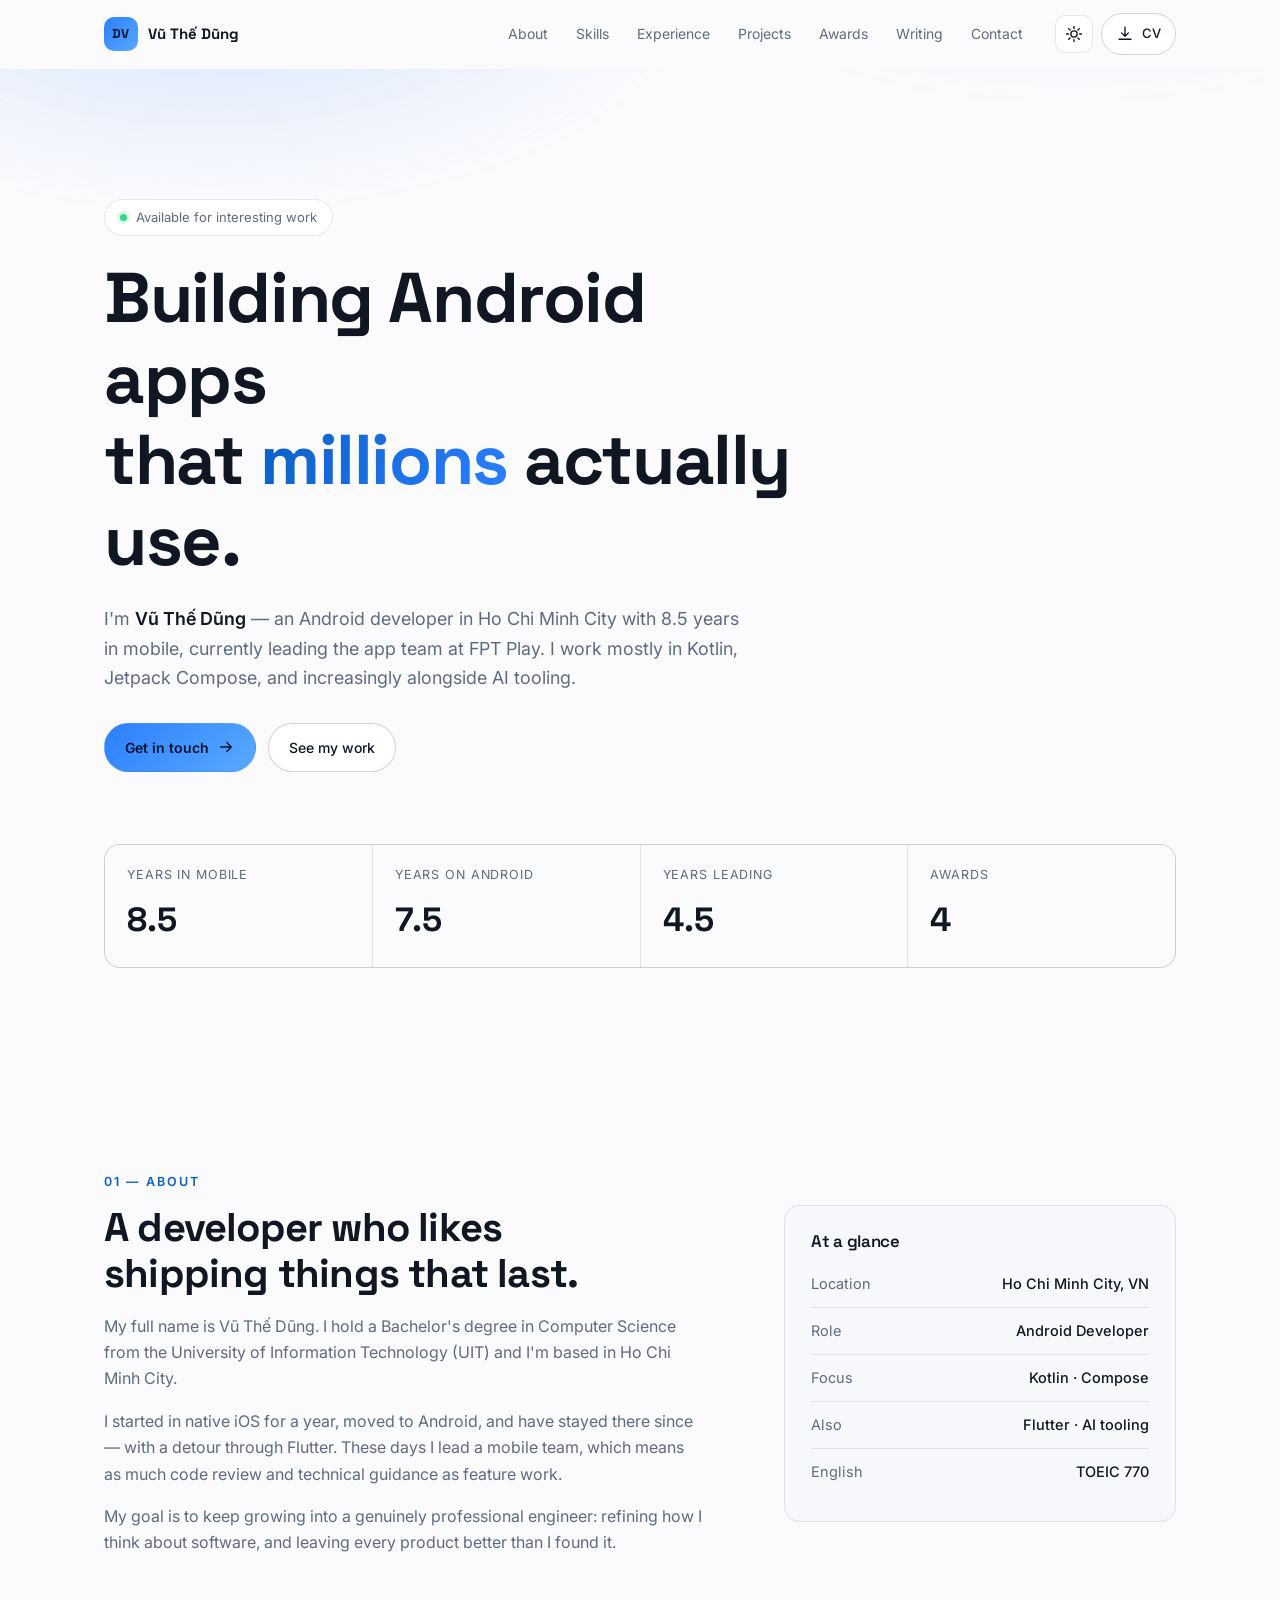
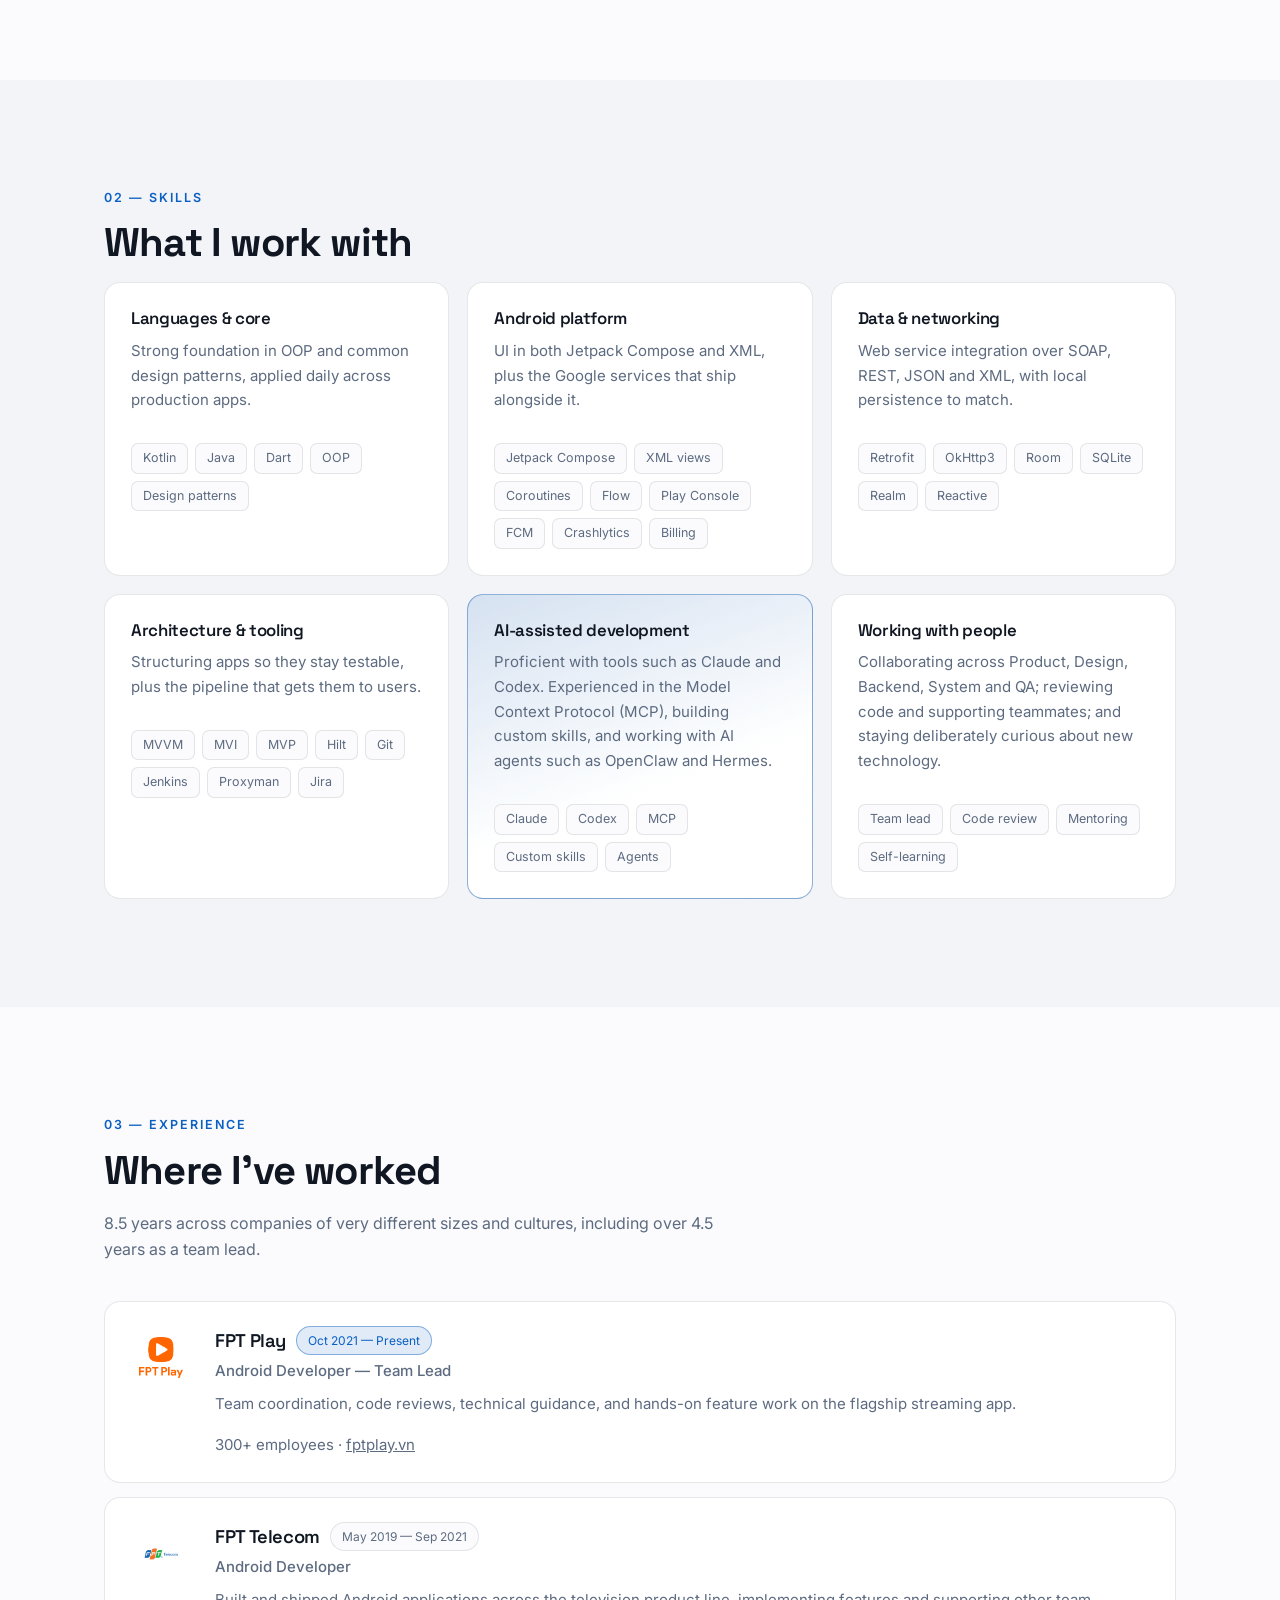
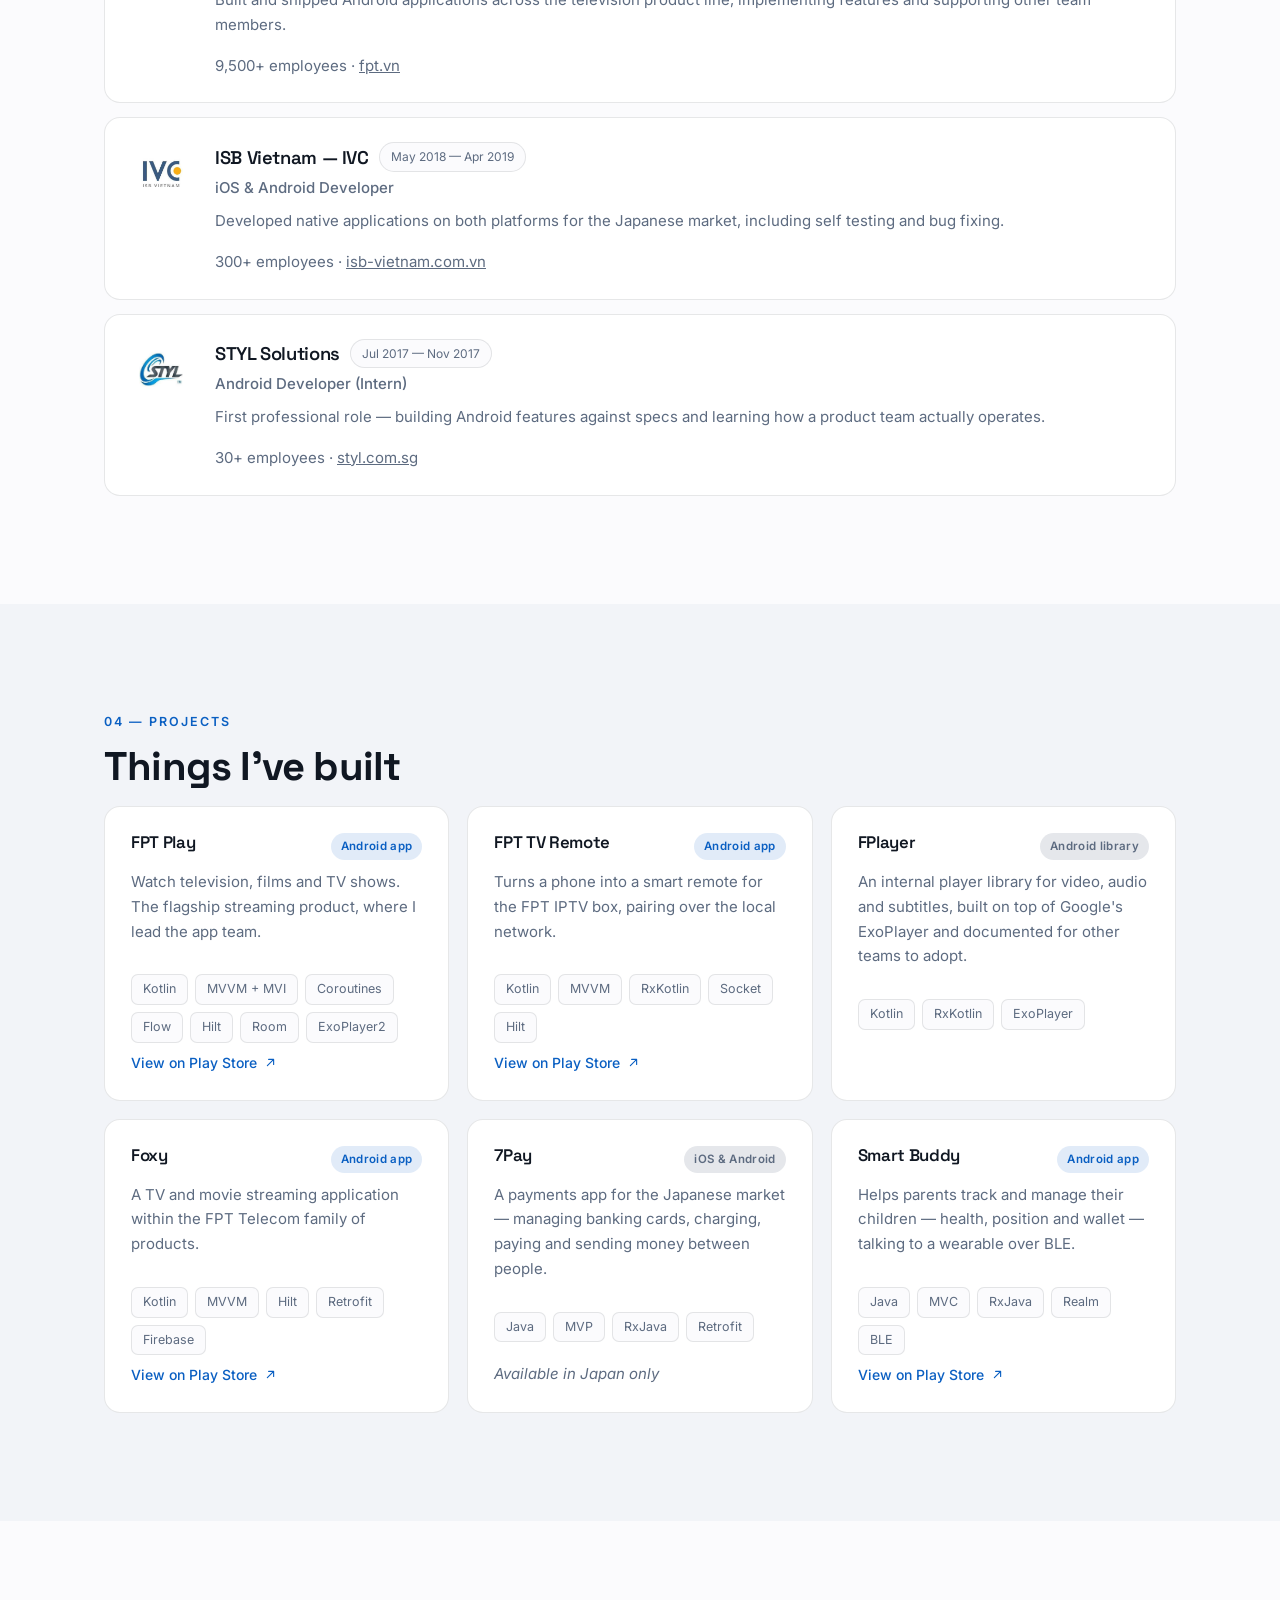
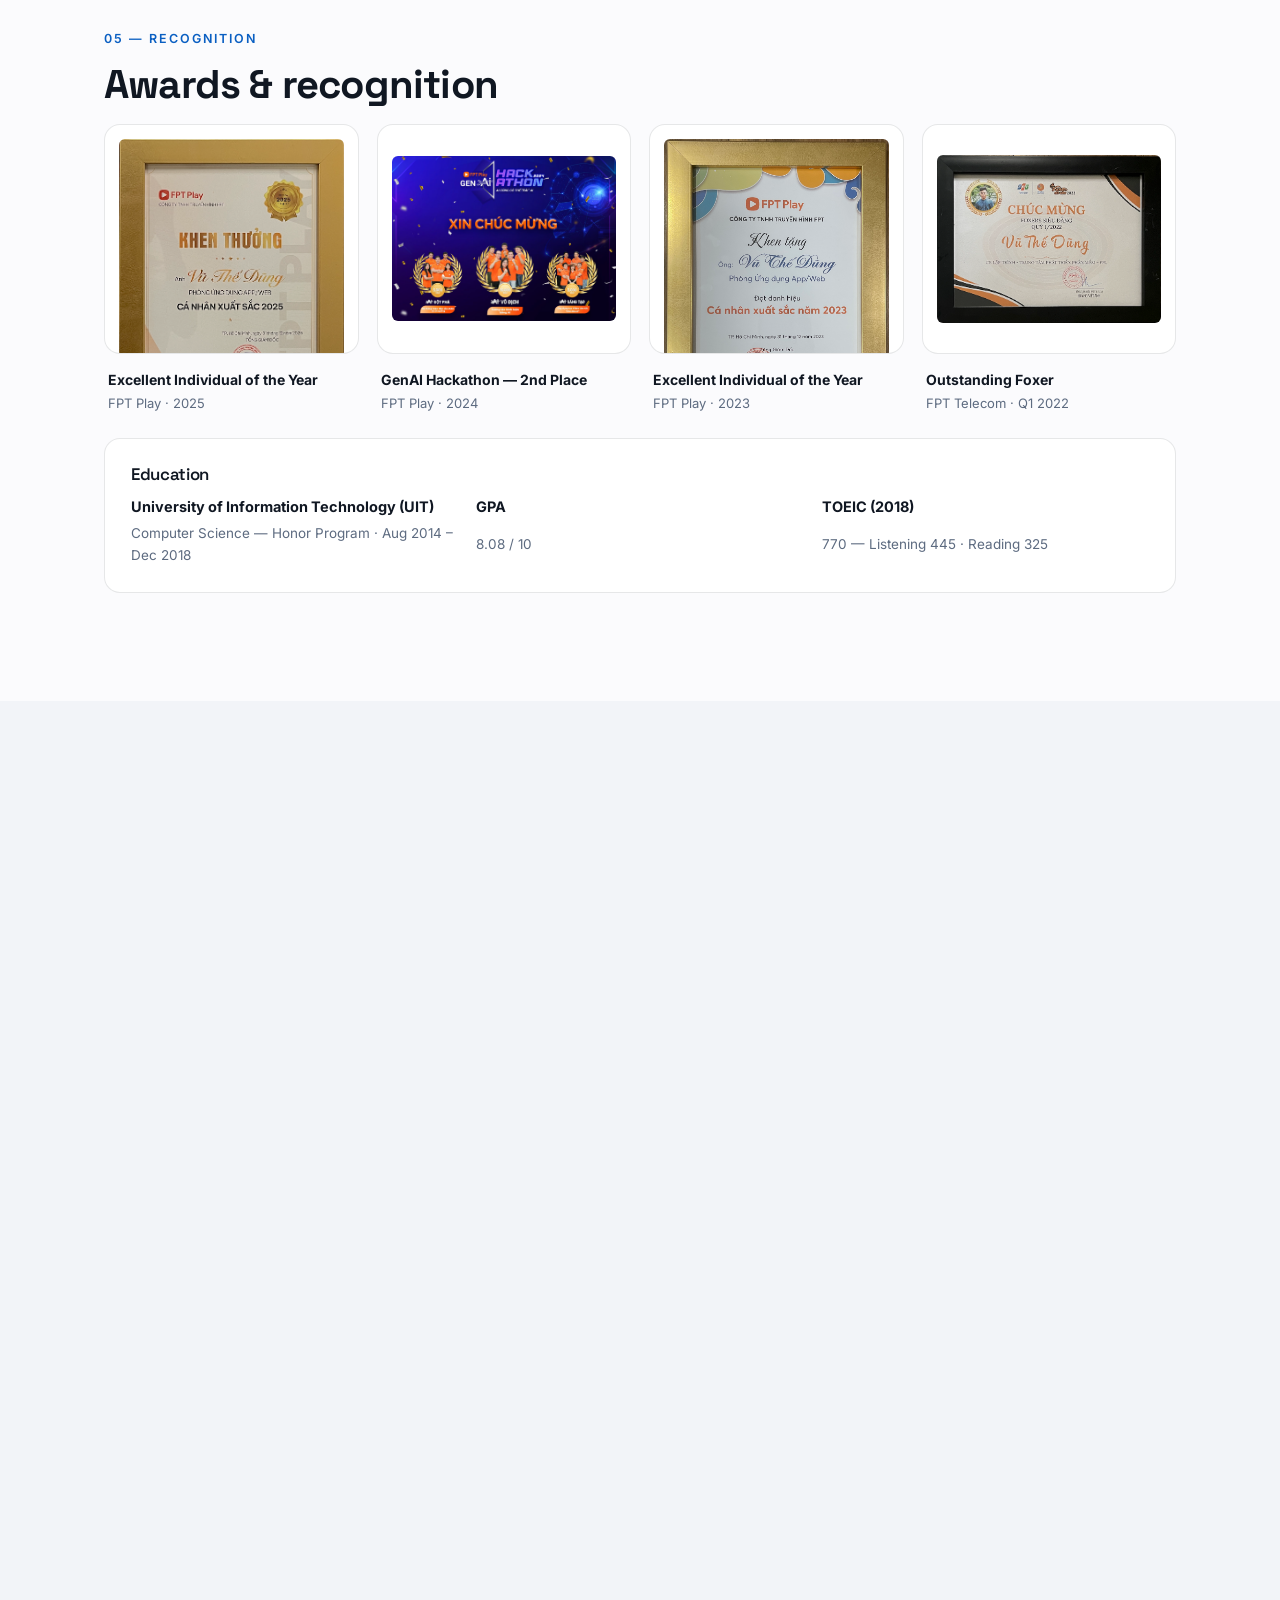
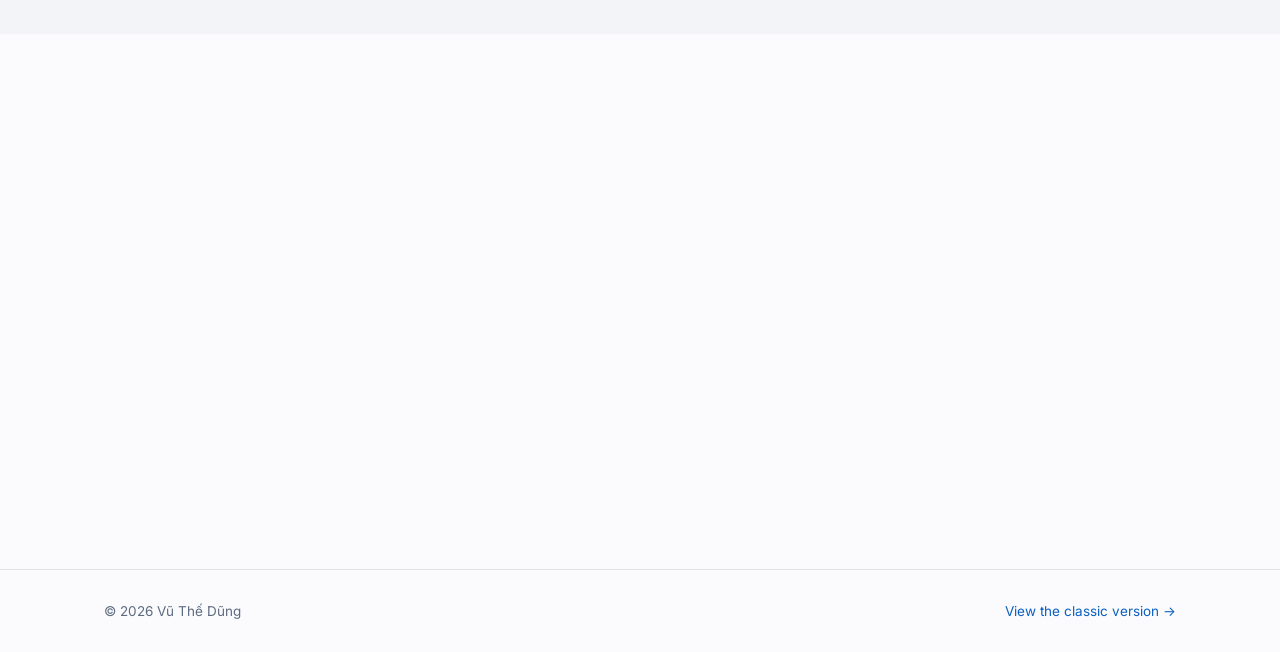
==== commit 3798cd8c: "feat: switch accent colour from orange to blue - Theme-specific accents so contrast holds on both ba" ====
--- a/v2/index.html
+++ b/v2/index.html
@@ -596,7 +596,7 @@
 
   <footer class="footer">
     <div class="wrap footer__inner">
-      <p>© <span id="year">2026</span> Vũ Thế Dũng — built from scratch, no template.</p>
+      <p>© <span id="year">2026</span> Vũ Thế Dũng</p>
       <p><a href="../index.html">View the classic version →</a></p>
     </div>
   </footer>
--- a/v2/assets/style.css
+++ b/v2/assets/style.css
@@ -2,8 +2,11 @@
    Design tokens
    ========================================================================== */
 :root {
-  --accent: #ff7a1a;
-  --accent-soft: rgba(255, 122, 26, .14);
+  /* Solid fills that carry dark ink, so they stay identical in both themes.
+     Verified at 4.9:1 (gradient start) to 7.5:1 (end) against --accent-ink. */
+  --accent-grad-a: #2b7fff;
+  --accent-grad-b: #5aa9ff;
+  --accent-ink: #04142e;
   --radius: 16px;
   --radius-sm: 10px;
   --wrap: 1120px;
@@ -13,6 +16,10 @@
 }
 
 html[data-theme='dark'] {
+  /* Light blue: 7.2:1 on surfaces, 5.5:1 on --accent-soft. */
+  --accent: #5aa9ff;
+  --accent-hi: #8ec8ff;
+  --accent-soft: rgba(90, 169, 255, .16);
   --bg: #0a0c10;
   --bg-alt: #0e1117;
   --surface: #141922;
@@ -22,11 +29,15 @@
   --text: #e9eef6;
   --text-muted: #98a4b8;
   --shadow: 0 18px 40px -22px rgba(0, 0, 0, .9);
-  --glow-1: rgba(255, 122, 26, .22);
-  --glow-2: rgba(56, 130, 255, .16);
+  --glow-1: rgba(90, 169, 255, .22);
+  --glow-2: rgba(122, 108, 255, .16);
 }
 
 html[data-theme='light'] {
+  /* Deeper blue: a dark-mode blue would only reach 2.9:1 on white. */
+  --accent: #0a5fc2;
+  --accent-hi: #2b7fff;
+  --accent-soft: rgba(10, 95, 194, .12);
   --bg: #fbfbfd;
   --bg-alt: #f2f4f8;
   --surface: #ffffff;
@@ -36,8 +47,8 @@
   --text: #101722;
   --text-muted: #5d6b80;
   --shadow: 0 18px 40px -26px rgba(16, 24, 40, .45);
-  --glow-1: rgba(255, 122, 26, .18);
-  --glow-2: rgba(56, 130, 255, .14);
+  --glow-1: rgba(43, 127, 255, .18);
+  --glow-2: rgba(122, 108, 255, .14);
 }
 
 /* ==========================================================================
@@ -149,8 +160,8 @@
   width: 34px;
   height: 34px;
   border-radius: 10px;
-  background: linear-gradient(135deg, var(--accent), #ff9d4d);
-  color: #1a0d00;
+  background: linear-gradient(135deg, var(--accent-grad-a), var(--accent-grad-b));
+  color: var(--accent-ink);
   font-size: 13px;
   letter-spacing: .04em;
 }
@@ -224,9 +235,9 @@
 .btn--sm { padding: 9px 14px; font-size: 13px; }
 
 .btn--primary {
-  background: linear-gradient(135deg, var(--accent), #ff9d4d);
+  background: linear-gradient(135deg, var(--accent-grad-a), var(--accent-grad-b));
   border-color: transparent;
-  color: #1a0d00;
+  color: var(--accent-ink);
   font-weight: 600;
 }
 .btn--primary:hover { box-shadow: 0 12px 28px -12px var(--accent); }
@@ -282,7 +293,7 @@
 }
 .hero__title em {
   font-style: normal;
-  background: linear-gradient(120deg, var(--accent), #ffb168);
+  background: linear-gradient(120deg, var(--accent), var(--accent-hi));
   -webkit-background-clip: text;
   background-clip: text;
   color: transparent;
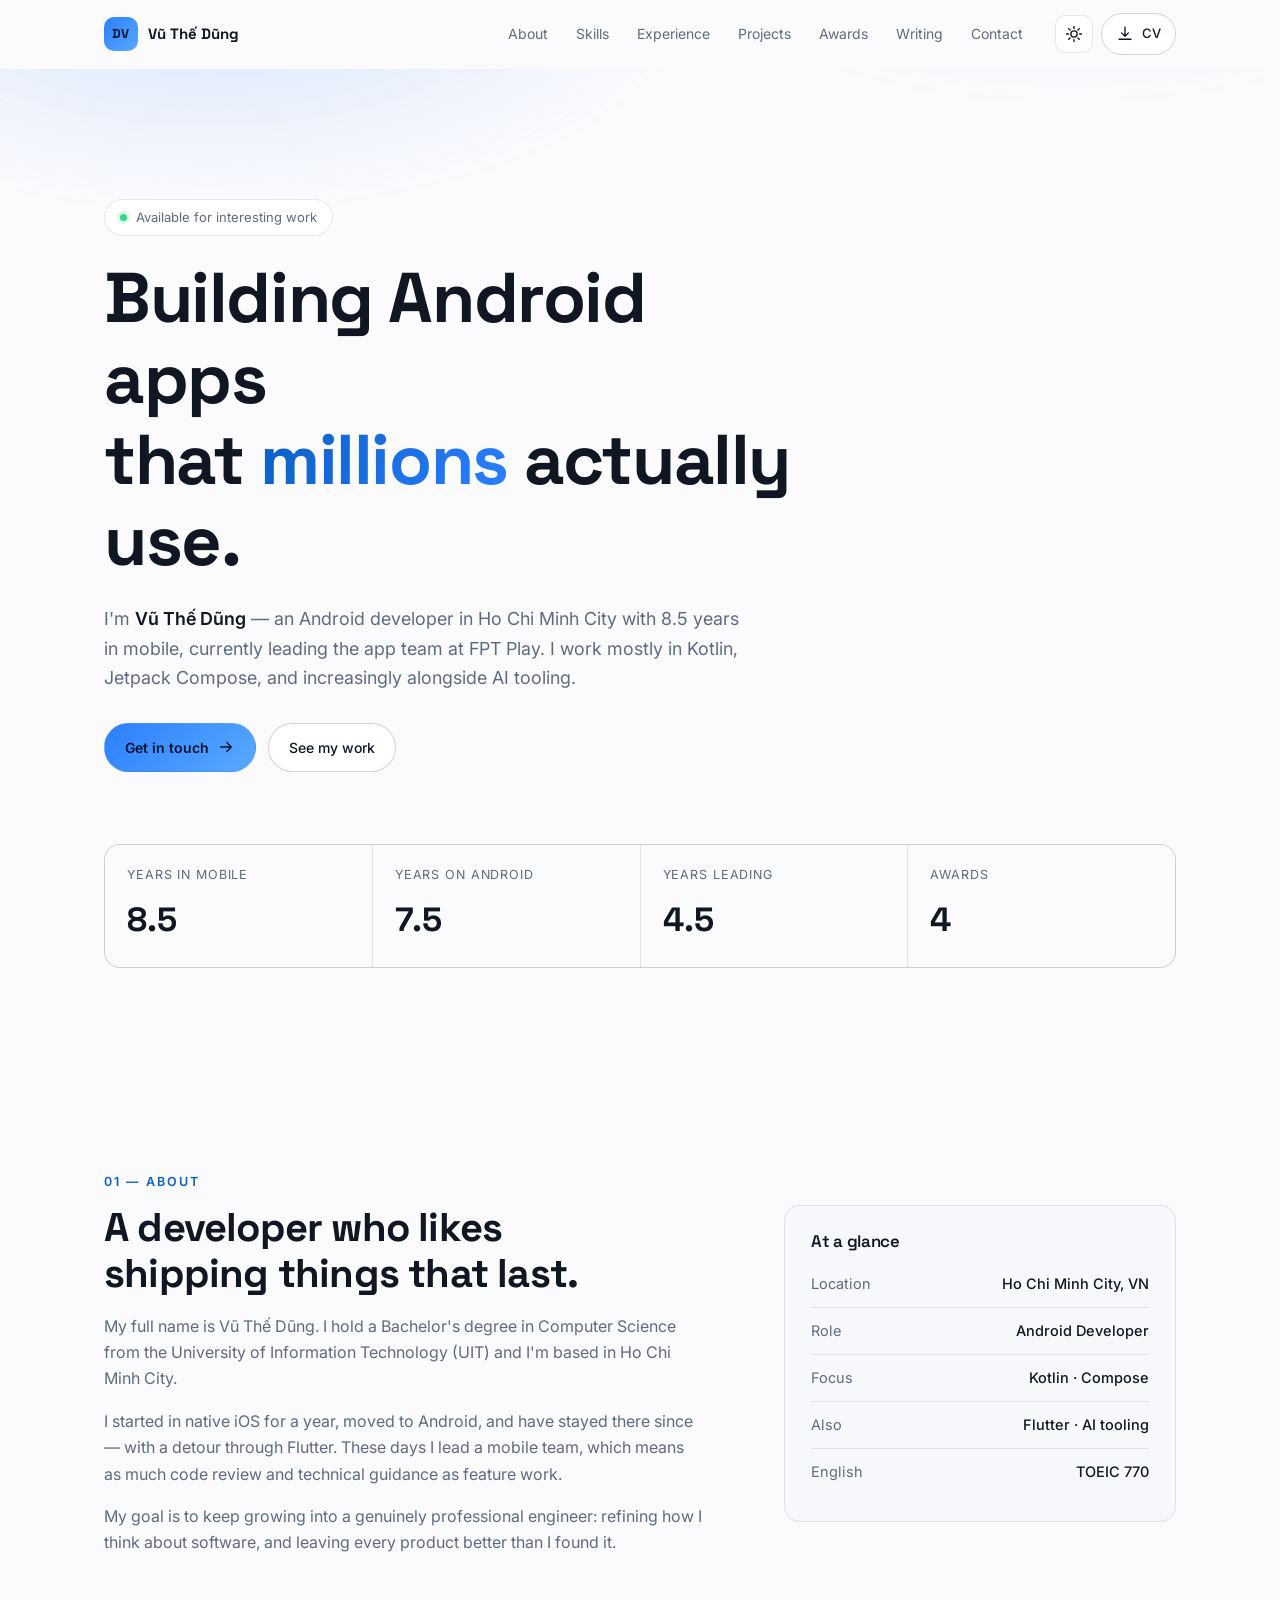
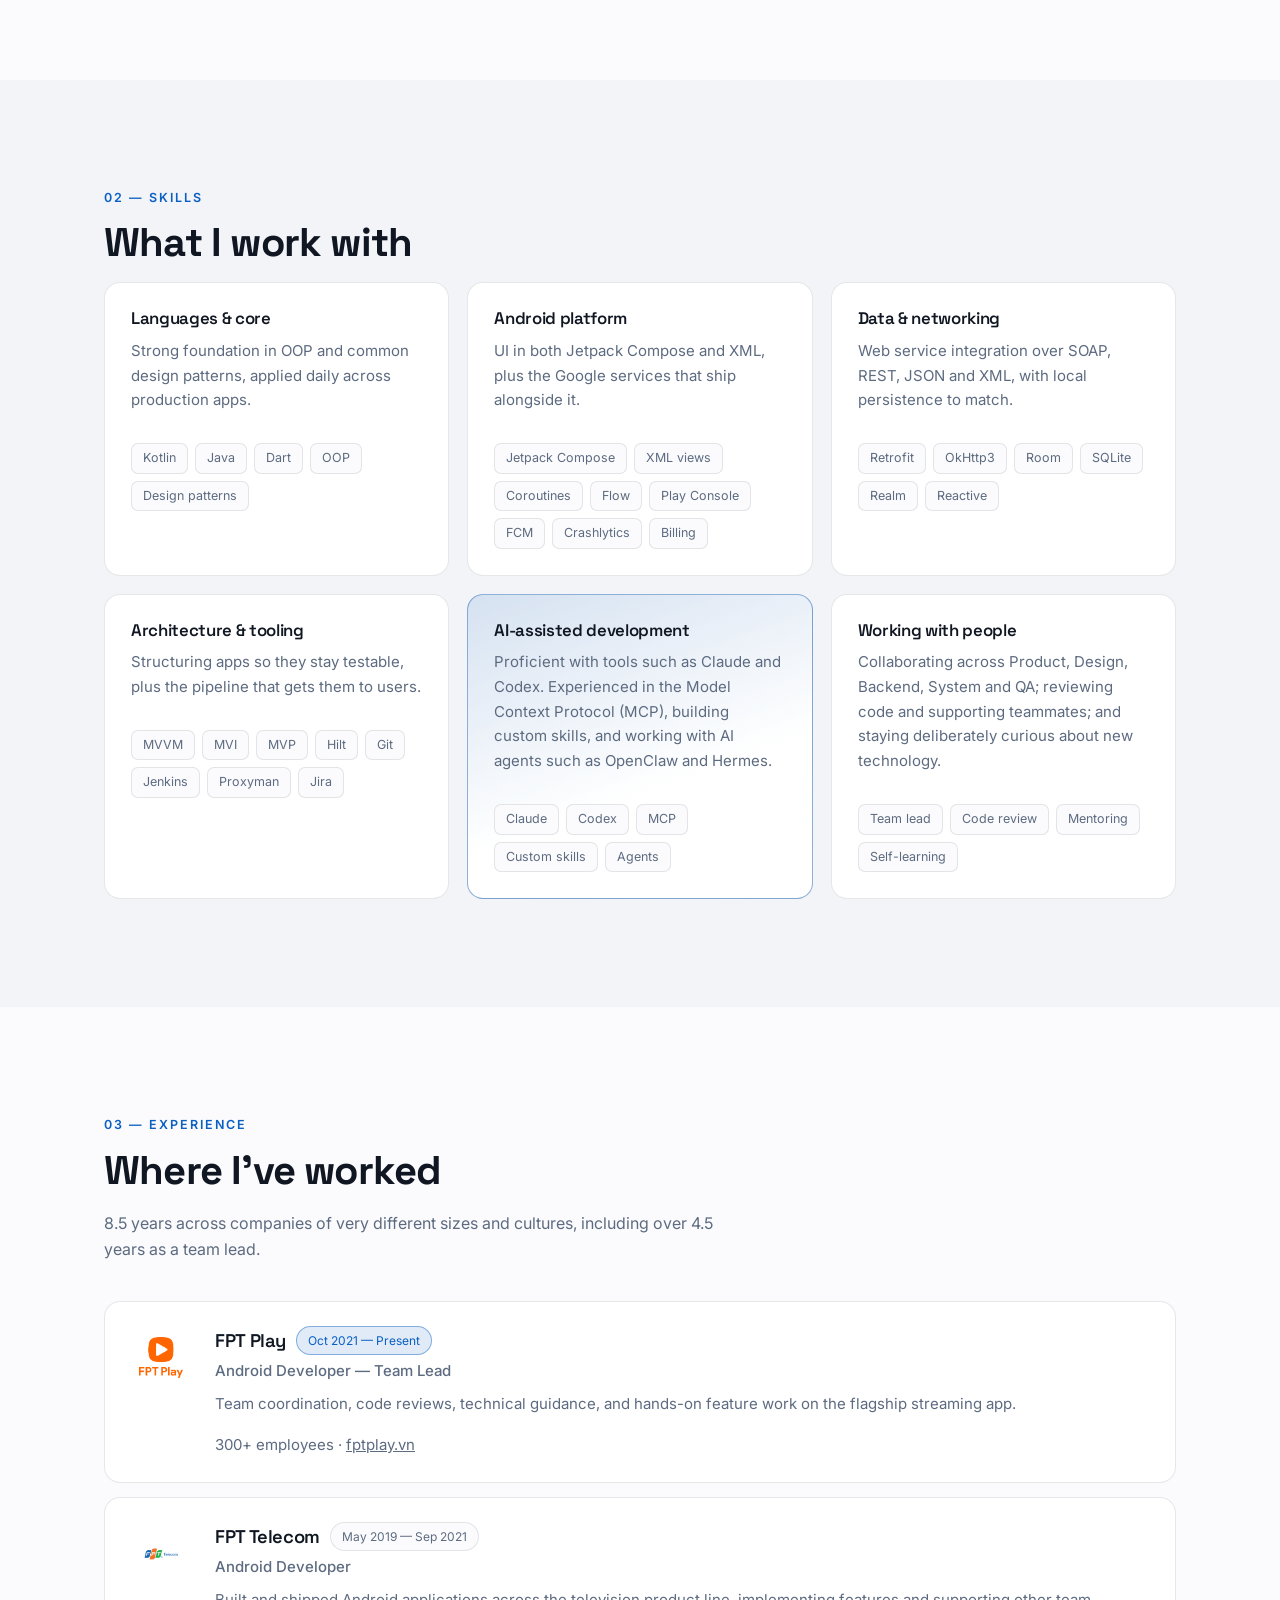
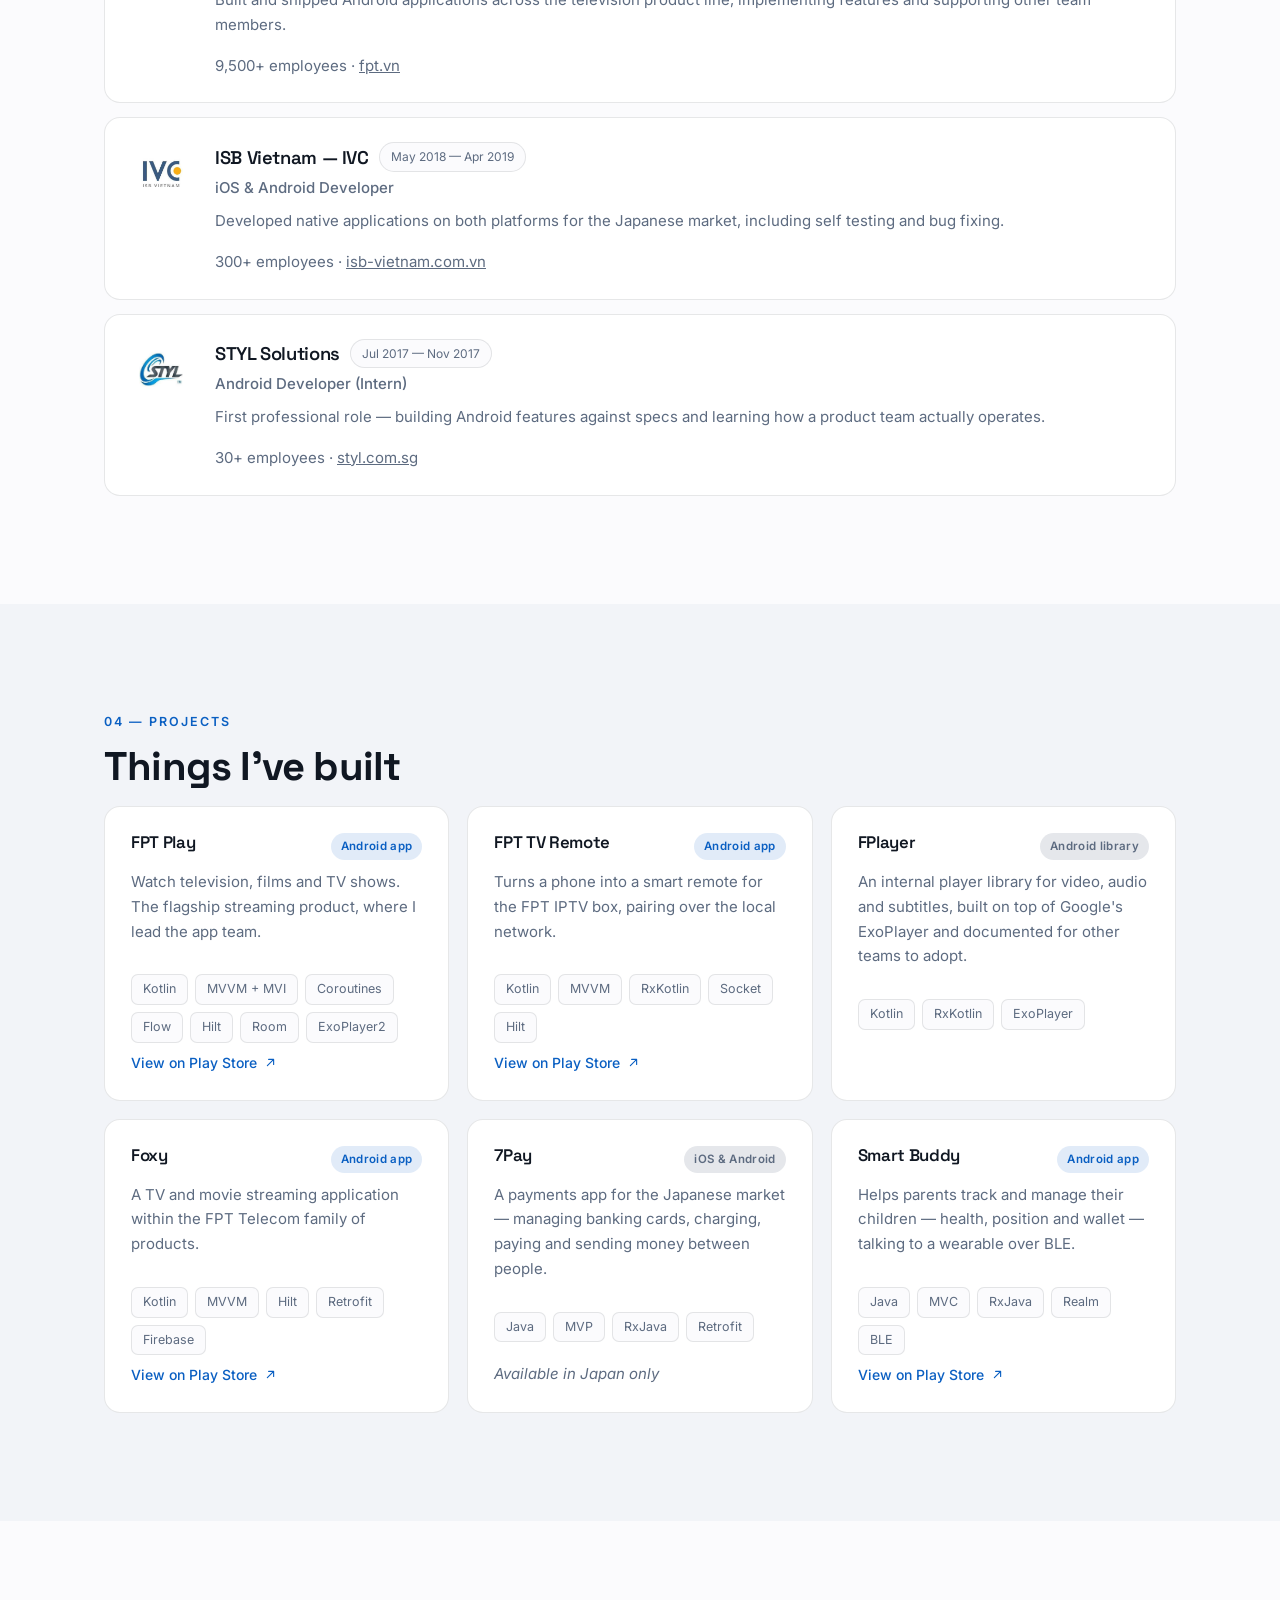
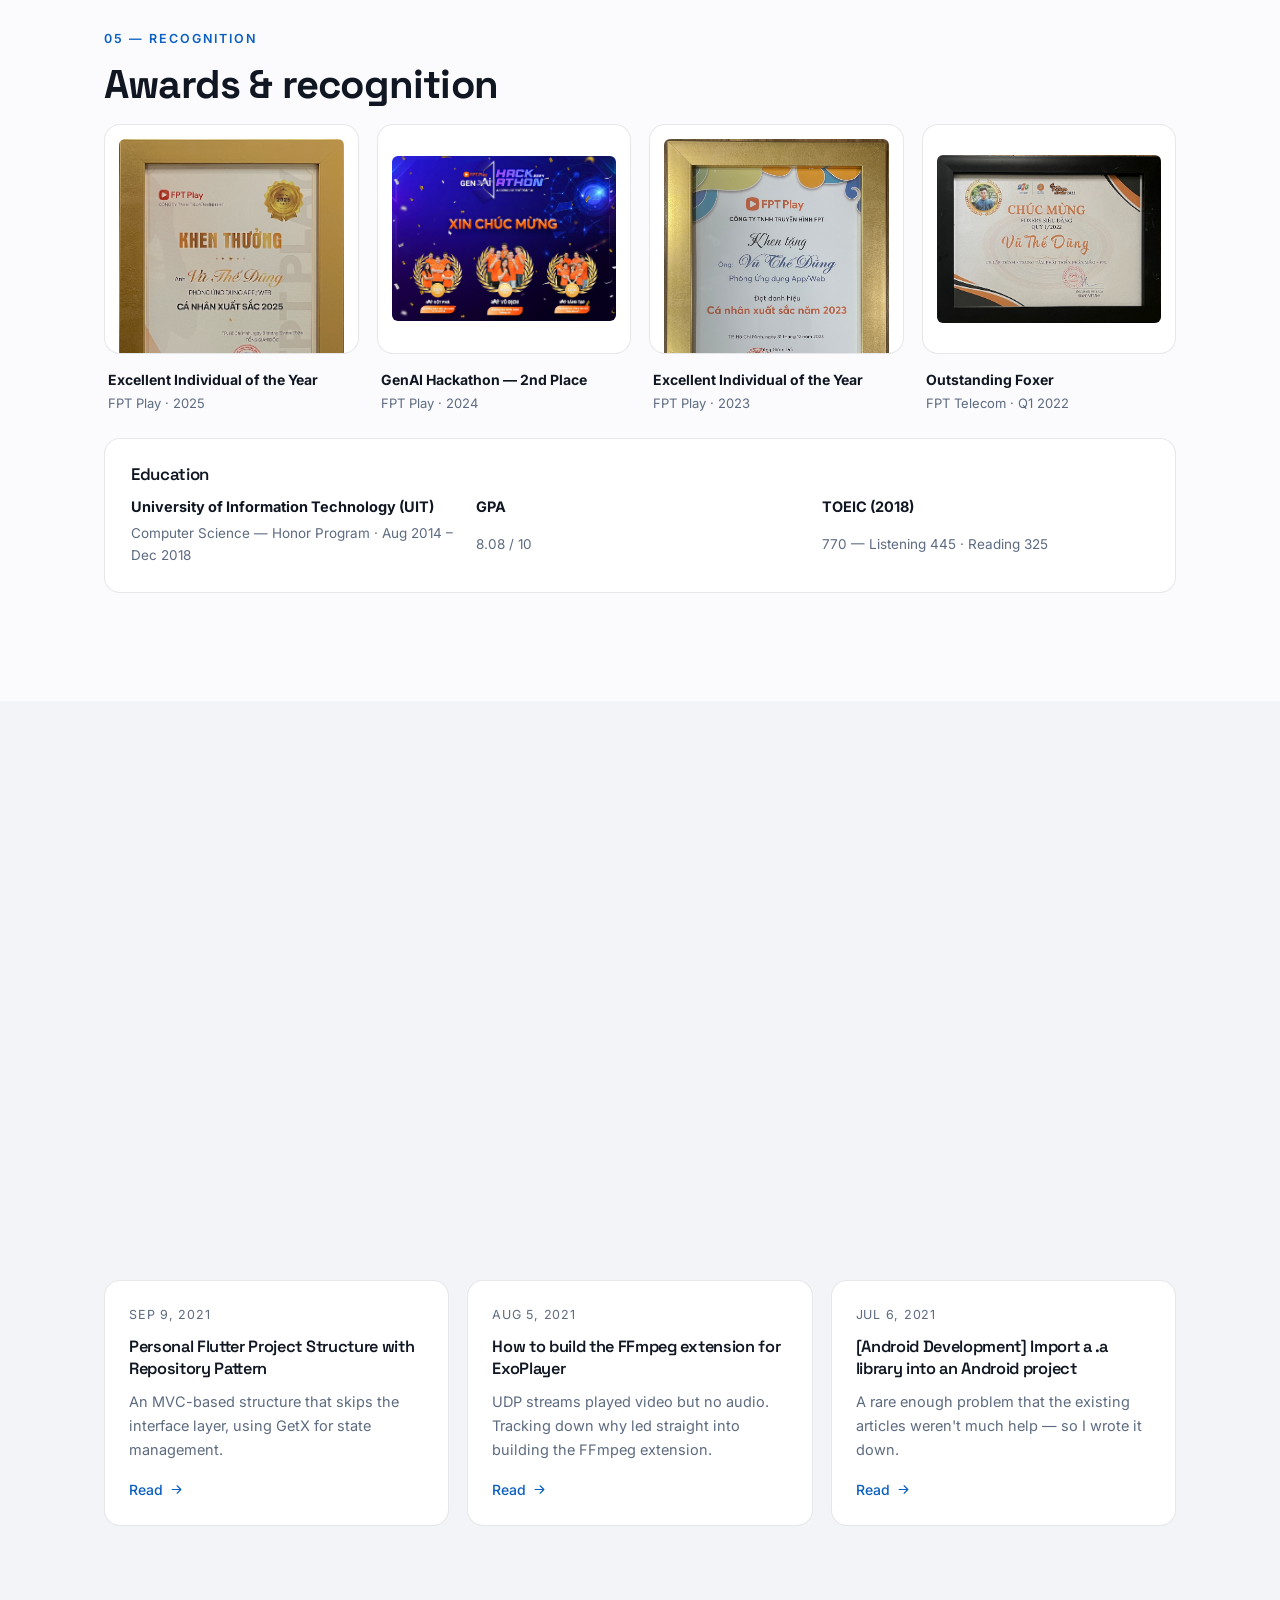
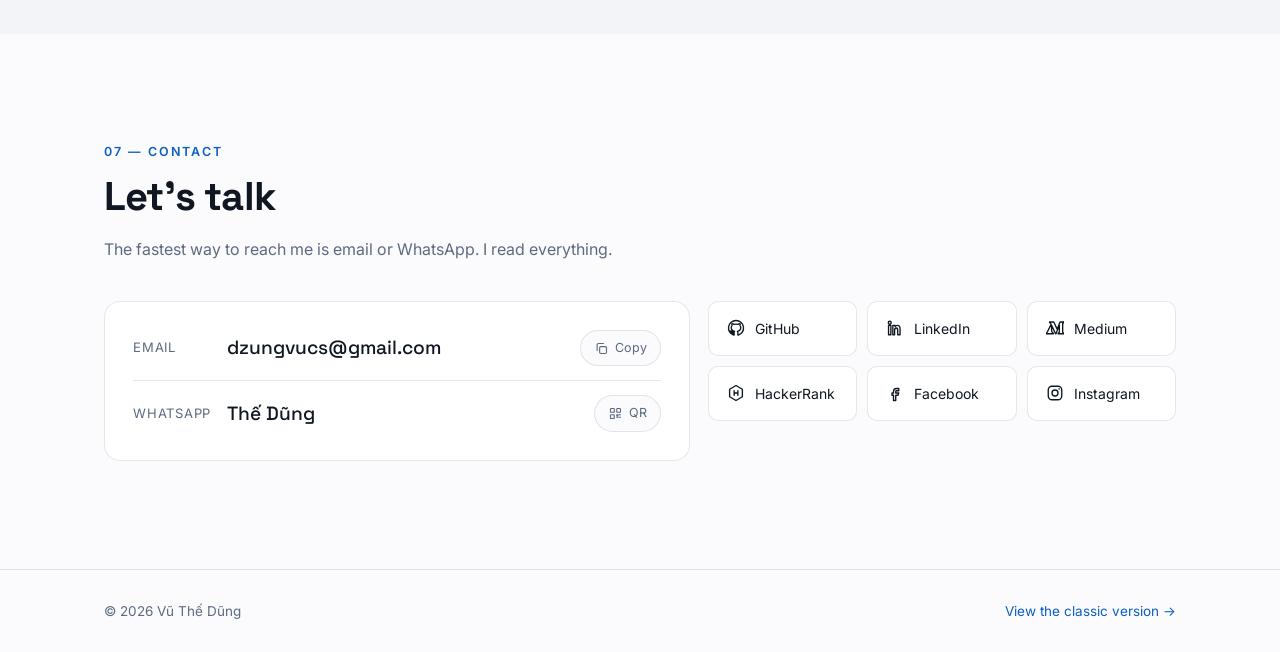
==== commit bb7365ac: "feat: promote the new design to the site root - Serve v2 at / and move the classic site to /v1/ - Re" ====
--- a/v2/index.html
+++ b/v2/index.html
@@ -1,630 +1,18 @@
 <!doctype html>
-<html lang="en" data-theme="dark">
+<html lang="en">
 
 <head>
   <meta charset="utf-8">
-  <meta name="viewport" content="width=device-width, initial-scale=1">
-  <title>Vũ Thế Dũng — Android Developer</title>
-  <meta name="description"
-    content="Vũ Thế Dũng (DungVu) — Android Developer in Ho Chi Minh City. Kotlin, Jetpack Compose, and 8+ years building mobile products.">
-
-  <link rel="preconnect" href="https://fonts.googleapis.com">
-  <link rel="preconnect" href="https://fonts.gstatic.com" crossorigin>
-  <link href="https://fonts.googleapis.com/css2?family=Inter:wght@400;500;600&family=Space+Grotesk:wght@500;600;700&display=swap"
-    rel="stylesheet">
-
-  <link rel="stylesheet" href="assets/style.css">
-
-  <!-- Set the theme before first paint so the page never flashes the wrong one.
-       The `js` class gates the scroll-reveal styles, so content stays visible
-       if scripting is unavailable. -->
-  <script>
-    (function () {
-      var stored = localStorage.getItem('theme');
-      var prefersLight = window.matchMedia('(prefers-color-scheme: light)').matches;
-      document.documentElement.dataset.theme = stored || (prefersLight ? 'light' : 'dark');
-      document.documentElement.classList.add('js');
-    })();
-  </script>
+  <title>Redirecting…</title>
+  <!-- This design now lives at the site root; kept so older /v2/ links still work. -->
+  <link rel="canonical" href="https://dzungvu.github.io/">
+  <meta name="robots" content="noindex">
+  <meta http-equiv="refresh" content="0; url=../index.html">
+  <script>window.location.replace('../index.html');</script>
 </head>
 
 <body>
-  <a class="skip-link" href="#main">Skip to content</a>
-
-  <header class="nav" id="nav">
-    <div class="wrap nav__inner">
-      <a class="nav__brand" href="#top">
-        <span class="nav__mark">DV</span>
-        <span class="nav__name">Vũ Thế Dũng</span>
-      </a>
-
-      <nav class="nav__links" id="nav-links" aria-label="Sections">
-        <a href="#about">About</a>
-        <a href="#skills">Skills</a>
-        <a href="#experience">Experience</a>
-        <a href="#projects">Projects</a>
-        <a href="#awards">Awards</a>
-        <a href="#writing">Writing</a>
-        <a href="#contact">Contact</a>
-      </nav>
-
-      <div class="nav__actions">
-        <button class="icon-btn" id="theme-toggle" type="button" aria-label="Switch colour theme">
-          <svg class="icon-sun" viewBox="0 0 24 24" aria-hidden="true">
-            <circle cx="12" cy="12" r="4.2" />
-            <path d="M12 2v2.6M12 19.4V22M2 12h2.6M19.4 12H22M4.9 4.9l1.9 1.9M17.2 17.2l1.9 1.9M19.1 4.9l-1.9 1.9M6.8 17.2l-1.9 1.9" />
-          </svg>
-          <svg class="icon-moon" viewBox="0 0 24 24" aria-hidden="true">
-            <path d="M20 14.2A8.2 8.2 0 0 1 9.8 4a8.4 8.4 0 1 0 10.2 10.2z" />
-          </svg>
-        </button>
-        <a class="btn btn--sm" href="../files/vu_the_dung_cv.pdf" id="cv-download" download>
-          <svg viewBox="0 0 24 24" aria-hidden="true">
-            <path d="M12 3v12M7.5 10.5 12 15l4.5-4.5M4 19h16" />
-          </svg>
-          <span>CV</span>
-        </a>
-        <button class="icon-btn nav__burger" id="nav-toggle" type="button" aria-label="Open menu"
-          aria-expanded="false" aria-controls="nav-links">
-          <svg viewBox="0 0 24 24" aria-hidden="true"><path d="M4 7h16M4 12h16M4 17h16" /></svg>
-        </button>
-      </div>
-    </div>
-  </header>
-
-  <main id="main">
-    <!-- Hero ------------------------------------------------------------- -->
-    <section class="hero" id="top">
-      <div class="hero__glow" aria-hidden="true"></div>
-      <div class="wrap hero__inner">
-        <p class="hero__eyebrow reveal">
-          <span class="dot"></span> Available for interesting work
-        </p>
-        <h1 class="hero__title reveal">
-          Building Android apps<br>that <em>millions</em> actually use.
-        </h1>
-        <p class="hero__lead reveal">
-          I'm <strong>Vũ Thế Dũng</strong> — an Android developer in Ho Chi Minh City with
-          <span data-years="total">8.5</span> years in mobile, currently leading the app team at FPT Play.
-          I work mostly in Kotlin, Jetpack Compose, and increasingly alongside AI tooling.
-        </p>
-        <div class="hero__cta reveal">
-          <a class="btn btn--primary" href="#contact">
-            Get in touch
-            <svg viewBox="0 0 24 24" aria-hidden="true"><path d="M5 12h14M13 6l6 6-6 6" /></svg>
-          </a>
-          <a class="btn" href="#projects">See my work</a>
-        </div>
-
-        <dl class="stats reveal">
-          <div class="stat">
-            <dt>Years in mobile</dt>
-            <dd><span data-years="total">8.5</span></dd>
-          </div>
-          <div class="stat">
-            <dt>Years on Android</dt>
-            <dd><span data-years="android">7.5</span></dd>
-          </div>
-          <div class="stat">
-            <dt>Years leading</dt>
-            <dd><span data-years="lead">4.5</span></dd>
-          </div>
-          <div class="stat">
-            <dt>Awards</dt>
-            <dd>4</dd>
-          </div>
-        </dl>
-      </div>
-    </section>
-
-    <!-- About ------------------------------------------------------------ -->
-    <section class="section" id="about">
-      <div class="wrap">
-        <p class="section__label reveal">01 — About</p>
-        <div class="about">
-          <div class="reveal">
-            <h2 class="section__title">A developer who likes shipping things that last.</h2>
-            <p class="prose">
-              My full name is Vũ Thế Dũng. I hold a Bachelor's degree in Computer Science from the
-              University of Information Technology (UIT) and I'm based in Ho Chi Minh City.
-            </p>
-            <p class="prose">
-              I started in native iOS for a year, moved to Android, and have stayed there since — with a
-              detour through Flutter. These days I lead a mobile team, which means as much code review and
-              technical guidance as feature work.
-            </p>
-            <p class="prose">
-              My goal is to keep growing into a genuinely professional engineer: refining how I think about
-              software, and leaving every product better than I found it.
-            </p>
-          </div>
-          <aside class="card card--quiet reveal">
-            <h3 class="card__title">At a glance</h3>
-            <ul class="facts">
-              <li><span>Location</span><b>Ho Chi Minh City, VN</b></li>
-              <li><span>Role</span><b>Android Developer</b></li>
-              <li><span>Focus</span><b>Kotlin · Compose</b></li>
-              <li><span>Also</span><b>Flutter · AI tooling</b></li>
-              <li><span>English</span><b>TOEIC 770</b></li>
-            </ul>
-          </aside>
-        </div>
-      </div>
-    </section>
-
-    <!-- Skills ----------------------------------------------------------- -->
-    <section class="section section--alt" id="skills">
-      <div class="wrap">
-        <p class="section__label reveal">02 — Skills</p>
-        <h2 class="section__title reveal">What I work with</h2>
-
-        <div class="grid grid--skills">
-          <article class="card reveal">
-            <h3 class="card__title">Languages &amp; core</h3>
-            <p>Strong foundation in OOP and common design patterns, applied daily across production apps.</p>
-            <ul class="tags">
-              <li>Kotlin</li><li>Java</li><li>Dart</li><li>OOP</li><li>Design patterns</li>
-            </ul>
-          </article>
-
-          <article class="card reveal">
-            <h3 class="card__title">Android platform</h3>
-            <p>UI in both Jetpack Compose and XML, plus the Google services that ship alongside it.</p>
-            <ul class="tags">
-              <li>Jetpack Compose</li><li>XML views</li><li>Coroutines</li><li>Flow</li>
-              <li>Play Console</li><li>FCM</li><li>Crashlytics</li><li>Billing</li>
-            </ul>
-          </article>
-
-          <article class="card reveal">
-            <h3 class="card__title">Data &amp; networking</h3>
-            <p>Web service integration over SOAP, REST, JSON and XML, with local persistence to match.</p>
-            <ul class="tags">
-              <li>Retrofit</li><li>OkHttp3</li><li>Room</li><li>SQLite</li><li>Realm</li><li>Reactive</li>
-            </ul>
-          </article>
-
-          <article class="card reveal">
-            <h3 class="card__title">Architecture &amp; tooling</h3>
-            <p>Structuring apps so they stay testable, plus the pipeline that gets them to users.</p>
-            <ul class="tags">
-              <li>MVVM</li><li>MVI</li><li>MVP</li><li>Hilt</li><li>Git</li><li>Jenkins</li>
-              <li>Proxyman</li><li>Jira</li>
-            </ul>
-          </article>
-
-          <article class="card card--accent reveal">
-            <h3 class="card__title">AI-assisted development</h3>
-            <p>
-              Proficient with tools such as Claude and Codex. Experienced in the Model Context Protocol (MCP),
-              building custom skills, and working with AI agents such as OpenClaw and Hermes.
-            </p>
-            <ul class="tags">
-              <li>Claude</li><li>Codex</li><li>MCP</li><li>Custom skills</li><li>Agents</li>
-            </ul>
-          </article>
-
-          <article class="card reveal">
-            <h3 class="card__title">Working with people</h3>
-            <p>
-              Collaborating across Product, Design, Backend, System and QA; reviewing code and supporting
-              teammates; and staying deliberately curious about new technology.
-            </p>
-            <ul class="tags">
-              <li>Team lead</li><li>Code review</li><li>Mentoring</li><li>Self-learning</li>
-            </ul>
-          </article>
-        </div>
-      </div>
-    </section>
-
-    <!-- Experience ------------------------------------------------------- -->
-    <section class="section" id="experience">
-      <div class="wrap">
-        <p class="section__label reveal">03 — Experience</p>
-        <h2 class="section__title reveal">Where I've worked</h2>
-        <p class="section__intro reveal">
-          <span data-years="total">8.5</span> years across companies of very different sizes and cultures,
-          including over <span data-years="lead">4.5</span> years as a team&nbsp;lead.
-        </p>
-
-        <ol class="timeline">
-          <li class="timeline__item reveal">
-            <div class="timeline__logo"><img src="../images/fptplaylogo.png" alt="FPT Play logo" loading="lazy"></div>
-            <div class="timeline__body">
-              <div class="timeline__head">
-                <h3>FPT Play</h3>
-                <span class="chip chip--now">Oct 2021 — Present</span>
-              </div>
-              <p class="timeline__role">Android Developer — Team Lead</p>
-              <p>Team coordination, code reviews, technical guidance, and hands-on feature work on the
-                flagship streaming app.</p>
-              <p class="timeline__meta">300+ employees · <a href="https://fptplay.vn" target="_blank" rel="noopener">fptplay.vn</a></p>
-            </div>
-          </li>
-
-          <li class="timeline__item reveal">
-            <div class="timeline__logo"><img src="../images/logo_fpt_telecom.png" alt="FPT Telecom logo" loading="lazy"></div>
-            <div class="timeline__body">
-              <div class="timeline__head">
-                <h3>FPT Telecom</h3>
-                <span class="chip">May 2019 — Sep 2021</span>
-              </div>
-              <p class="timeline__role">Android Developer</p>
-              <p>Built and shipped Android applications across the television product line, implementing
-                features and supporting other team members.</p>
-              <p class="timeline__meta">9,500+ employees · <a href="https://fpt.vn/vi" target="_blank" rel="noopener">fpt.vn</a></p>
-            </div>
-          </li>
-
-          <li class="timeline__item reveal">
-            <div class="timeline__logo"><img src="../images/logo_ivc.jpeg" alt="ISB Vietnam logo" loading="lazy"></div>
-            <div class="timeline__body">
-              <div class="timeline__head">
-                <h3>ISB Vietnam — IVC</h3>
-                <span class="chip">May 2018 — Apr 2019</span>
-              </div>
-              <p class="timeline__role">iOS &amp; Android Developer</p>
-              <p>Developed native applications on both platforms for the Japanese market, including self
-                testing and bug fixing.</p>
-              <p class="timeline__meta">300+ employees · <a href="https://www.isb-vietnam.com.vn" target="_blank" rel="noopener">isb-vietnam.com.vn</a></p>
-            </div>
-          </li>
-
-          <li class="timeline__item reveal">
-            <div class="timeline__logo"><img src="../images/logo_styl.jpeg" alt="STYL Solutions logo" loading="lazy"></div>
-            <div class="timeline__body">
-              <div class="timeline__head">
-                <h3>STYL Solutions</h3>
-                <span class="chip">Jul 2017 — Nov 2017</span>
-              </div>
-              <p class="timeline__role">Android Developer (Intern)</p>
-              <p>First professional role — building Android features against specs and learning how a product
-                team actually operates.</p>
-              <p class="timeline__meta">30+ employees · <a href="https://styl.com.sg" target="_blank" rel="noopener">styl.com.sg</a></p>
-            </div>
-          </li>
-        </ol>
-      </div>
-    </section>
-
-    <!-- Projects --------------------------------------------------------- -->
-    <section class="section section--alt" id="projects">
-      <div class="wrap">
-        <p class="section__label reveal">04 — Projects</p>
-        <h2 class="section__title reveal">Things I've built</h2>
-
-        <div class="grid grid--projects">
-          <article class="card card--project reveal">
-            <div class="card__top">
-              <h3 class="card__title">FPT Play</h3>
-              <span class="badge">Android app</span>
-            </div>
-            <p>Watch television, films and TV shows. The flagship streaming product, where I lead the app team.</p>
-            <ul class="tags">
-              <li>Kotlin</li><li>MVVM + MVI</li><li>Coroutines</li><li>Flow</li><li>Hilt</li>
-              <li>Room</li><li>ExoPlayer2</li>
-            </ul>
-            <a class="card__link" href="https://play.google.com/store/apps/details?id=com.fplay.activity"
-              target="_blank" rel="noopener">
-              View on Play Store
-              <svg viewBox="0 0 24 24" aria-hidden="true"><path d="M7 17 17 7M9 7h8v8" /></svg>
-            </a>
-          </article>
-
-          <article class="card card--project reveal">
-            <div class="card__top">
-              <h3 class="card__title">FPT TV Remote</h3>
-              <span class="badge">Android app</span>
-            </div>
-            <p>Turns a phone into a smart remote for the FPT IPTV box, pairing over the local network.</p>
-            <ul class="tags">
-              <li>Kotlin</li><li>MVVM</li><li>RxKotlin</li><li>Socket</li><li>Hilt</li>
-            </ul>
-            <a class="card__link" href="https://play.google.com/store/apps/details?id=vn.fpt.truyenhinh.rca"
-              target="_blank" rel="noopener">
-              View on Play Store
-              <svg viewBox="0 0 24 24" aria-hidden="true"><path d="M7 17 17 7M9 7h8v8" /></svg>
-            </a>
-          </article>
-
-          <article class="card card--project reveal">
-            <div class="card__top">
-              <h3 class="card__title">FPlayer</h3>
-              <span class="badge badge--alt">Android library</span>
-            </div>
-            <p>An internal player library for video, audio and subtitles, built on top of Google's ExoPlayer
-              and documented for other teams to adopt.</p>
-            <ul class="tags">
-              <li>Kotlin</li><li>RxKotlin</li><li>ExoPlayer</li>
-            </ul>
-          </article>
-
-          <article class="card card--project reveal">
-            <div class="card__top">
-              <h3 class="card__title">Foxy</h3>
-              <span class="badge">Android app</span>
-            </div>
-            <p>A TV and movie streaming application within the FPT Telecom family of products.</p>
-            <ul class="tags">
-              <li>Kotlin</li><li>MVVM</li><li>Hilt</li><li>Retrofit</li><li>Firebase</li>
-            </ul>
-            <a class="card__link" href="https://play.google.com/store/apps/details?id=vn.fpt.truyenhinh.foxy"
-              target="_blank" rel="noopener">
-              View on Play Store
-              <svg viewBox="0 0 24 24" aria-hidden="true"><path d="M7 17 17 7M9 7h8v8" /></svg>
-            </a>
-          </article>
-
-          <article class="card card--project reveal">
-            <div class="card__top">
-              <h3 class="card__title">7Pay</h3>
-              <span class="badge badge--alt">iOS &amp; Android</span>
-            </div>
-            <p>A payments app for the Japanese market — managing banking cards, charging, paying and sending
-              money between people.</p>
-            <ul class="tags">
-              <li>Java</li><li>MVP</li><li>RxJava</li><li>Retrofit</li>
-            </ul>
-            <p class="card__note">Available in Japan only</p>
-          </article>
-
-          <article class="card card--project reveal">
-            <div class="card__top">
-              <h3 class="card__title">Smart Buddy</h3>
-              <span class="badge">Android app</span>
-            </div>
-            <p>Helps parents track and manage their children — health, position and wallet — talking to a
-              wearable over BLE.</p>
-            <ul class="tags">
-              <li>Java</li><li>MVC</li><li>RxJava</li><li>Realm</li><li>BLE</li>
-            </ul>
-            <a class="card__link" href="https://play.google.com/store/apps/details?id=com.nets.smartbuddy"
-              target="_blank" rel="noopener">
-              View on Play Store
-              <svg viewBox="0 0 24 24" aria-hidden="true"><path d="M7 17 17 7M9 7h8v8" /></svg>
-            </a>
-          </article>
-        </div>
-      </div>
-    </section>
-
-    <!-- Awards ----------------------------------------------------------- -->
-    <section class="section" id="awards">
-      <div class="wrap">
-        <p class="section__label reveal">05 — Recognition</p>
-        <h2 class="section__title reveal">Awards &amp; recognition</h2>
-
-        <div class="grid grid--awards">
-          <figure class="award reveal">
-            <button class="award__shot" type="button" data-lightbox="../images/personal_y_2025.png"
-              aria-label="View the 2025 Excellent Individual certificate">
-              <img src="../images/personal_y_2025.png" alt="Excellent Individual of the Year 2025 certificate" loading="lazy">
-            </button>
-            <figcaption>
-              <b>Excellent Individual of the Year</b>
-              <span>FPT Play · 2025</span>
-            </figcaption>
-          </figure>
-
-          <figure class="award reveal">
-            <button class="award__shot" type="button" data-lightbox="../images/AI_context_2024.png"
-              aria-label="View the 2024 GenAI Hackathon award">
-              <img src="../images/AI_context_2024.png" alt="GenAI Hackathon 2024 second place" loading="lazy">
-            </button>
-            <figcaption>
-              <b>GenAI Hackathon — 2nd Place</b>
-              <span>FPT Play · 2024</span>
-            </figcaption>
-          </figure>
-
-          <figure class="award reveal">
-            <button class="award__shot" type="button" data-lightbox="../images/personal_y_2023.jpg"
-              aria-label="View the 2023 Excellent Individual certificate">
-              <img src="../images/personal_y_2023.jpg" alt="Excellent Individual of the Year 2023 certificate" loading="lazy">
-            </button>
-            <figcaption>
-              <b>Excellent Individual of the Year</b>
-              <span>FPT Play · 2023</span>
-            </figcaption>
-          </figure>
-
-          <figure class="award reveal">
-            <button class="award__shot" type="button" data-lightbox="../images/personal_q_2022.png"
-              aria-label="View the Q1 2022 Outstanding Foxer certificate">
-              <img src="../images/personal_q_2022.png" alt="Outstanding Foxer Q1 2022 certificate" loading="lazy">
-            </button>
-            <figcaption>
-              <b>Outstanding Foxer</b>
-              <span>FPT Telecom · Q1 2022</span>
-            </figcaption>
-          </figure>
-        </div>
-
-        <div class="edu reveal">
-          <h3 class="card__title">Education</h3>
-          <div class="edu__grid">
-            <div>
-              <b>University of Information Technology (UIT)</b>
-              <span>Computer Science — Honor Program · Aug 2014 – Dec 2018</span>
-            </div>
-            <div><b>GPA</b><span>8.08 / 10</span></div>
-            <div><b>TOEIC (2018)</b><span>770 — Listening 445 · Reading 325</span></div>
-          </div>
-        </div>
-      </div>
-    </section>
-
-    <!-- Writing ---------------------------------------------------------- -->
-    <section class="section section--alt" id="writing">
-      <div class="wrap">
-        <p class="section__label reveal">06 — Writing</p>
-        <h2 class="section__title reveal">From my blog</h2>
-        <p class="section__intro reveal">
-          I write about the problems that were annoying enough to document.
-          <a href="https://dzungvu.medium.com" target="_blank" rel="noopener">All posts on Medium →</a>
-        </p>
-
-        <div class="grid grid--posts">
-          <a class="post reveal"
-            href="https://dzungvu.medium.com/say-goodbye-to-port-forwarding-why-tailscale-is-the-future-of-home-networking-5034f1e207d2"
-            target="_blank" rel="noopener">
-            <time>Mar 20, 2026</time>
-            <h3>Say Goodbye to Port Forwarding: Why Tailscale is the Future of Home Networking</h3>
-            <p>Since I started building my home server, Tailscale has connected all my devices into one
-              private, global network.</p>
-            <span class="post__more">Read <svg viewBox="0 0 24 24" aria-hidden="true"><path d="M5 12h14M13 6l6 6-6 6" /></svg></span>
-          </a>
-
-          <a class="post reveal"
-            href="https://dzungvu.medium.com/openclaw-with-free-local-web-search-searxng-db52348b7d34"
-            target="_blank" rel="noopener">
-            <time>Mar 14, 2026</time>
-            <h3>OpenClaw with free local web search — SearXNG</h3>
-            <p>How to enable web search in OpenClaw without an API key from any provider.</p>
-            <span class="post__more">Read <svg viewBox="0 0 24 24" aria-hidden="true"><path d="M5 12h14M13 6l6 6-6 6" /></svg></span>
-          </a>
-
-          <a class="post reveal"
-            href="https://dzungvu.medium.com/android-development-make-bundletool-portable-cf5801c4886a"
-            target="_blank" rel="noopener">
-            <time>Jun 24, 2023</time>
-            <h3>[Android Development] Make Bundletool Portable</h3>
-            <p>Google requires App Bundle for new apps, but older APK-based apps can still ship — here's how to
-              bridge the two.</p>
-            <span class="post__more">Read <svg viewBox="0 0 24 24" aria-hidden="true"><path d="M5 12h14M13 6l6 6-6 6" /></svg></span>
-          </a>
-
-          <a class="post reveal"
-            href="https://dzungvu.medium.com/flutter-development-personal-flutter-project-structure-with-repository-pattern-demo-app-8b1b32daeb10"
-            target="_blank" rel="noopener">
-            <time>Sep 9, 2021</time>
-            <h3>Personal Flutter Project Structure with Repository Pattern</h3>
-            <p>An MVC-based structure that skips the interface layer, using GetX for state management.</p>
-            <span class="post__more">Read <svg viewBox="0 0 24 24" aria-hidden="true"><path d="M5 12h14M13 6l6 6-6 6" /></svg></span>
-          </a>
-
-          <a class="post reveal"
-            href="https://dzungvu.medium.com/android-development-how-to-build-ffmpeg-extension-for-integrating-into-exoplayer-5fe6a771ea89"
-            target="_blank" rel="noopener">
-            <time>Aug 5, 2021</time>
-            <h3>How to build the FFmpeg extension for ExoPlayer</h3>
-            <p>UDP streams played video but no audio. Tracking down why led straight into building the FFmpeg
-              extension.</p>
-            <span class="post__more">Read <svg viewBox="0 0 24 24" aria-hidden="true"><path d="M5 12h14M13 6l6 6-6 6" /></svg></span>
-          </a>
-
-          <a class="post reveal"
-            href="https://dzungvu.medium.com/android-development-import-a-library-into-android-project-f063ae9d40f4"
-            target="_blank" rel="noopener">
-            <time>Jul 6, 2021</time>
-            <h3>[Android Development] Import a .a library into an Android project</h3>
-            <p>A rare enough problem that the existing articles weren't much help — so I wrote it down.</p>
-            <span class="post__more">Read <svg viewBox="0 0 24 24" aria-hidden="true"><path d="M5 12h14M13 6l6 6-6 6" /></svg></span>
-          </a>
-        </div>
-      </div>
-    </section>
-
-    <!-- Contact ---------------------------------------------------------- -->
-    <section class="section" id="contact">
-      <div class="wrap">
-        <p class="section__label reveal">07 — Contact</p>
-        <h2 class="section__title reveal">Let's talk</h2>
-        <p class="section__intro reveal">
-          The fastest way to reach me is email or WhatsApp. I read everything.
-        </p>
-
-        <div class="contact reveal">
-          <div class="contact__primary">
-            <div class="contact__row">
-              <span class="contact__label">Email</span>
-              <a class="contact__value" href="mailto:dzungvucs@gmail.com">dzungvucs@gmail.com</a>
-              <button class="copy-btn" type="button" data-copy="dzungvucs@gmail.com">
-                <svg viewBox="0 0 24 24" aria-hidden="true">
-                  <rect x="9" y="9" width="11" height="11" rx="2" />
-                  <path d="M5 15V6a2 2 0 0 1 2-2h8" />
-                </svg>
-                <span>Copy</span>
-              </button>
-            </div>
-            <div class="contact__row">
-              <span class="contact__label">WhatsApp</span>
-              <a class="contact__value" href="https://wa.me/qr/Y6XLHH66TCKGJ1" target="_blank" rel="noopener">Thế Dũng</a>
-              <button class="copy-btn" type="button" data-lightbox="../images/wa.png">
-                <svg viewBox="0 0 24 24" aria-hidden="true">
-                  <rect x="4" y="4" width="6" height="6" rx="1" />
-                  <rect x="14" y="4" width="6" height="6" rx="1" />
-                  <rect x="4" y="14" width="6" height="6" rx="1" />
-                  <path d="M14 14h2v2h-2zM18 14h2M14 18h2M18 18h2" />
-                </svg>
-                <span>QR</span>
-              </button>
-            </div>
-          </div>
-
-          <div class="contact__links">
-            <a class="social" href="https://github.com/dzungvu" target="_blank" rel="noopener">
-              <svg viewBox="0 0 24 24" aria-hidden="true" fill="currentColor" stroke="none"><path d="M12 2a10 10 0 0 0-3.16 19.49c.5.09.68-.22.68-.48l-.01-1.7c-2.78.6-3.37-1.34-3.37-1.34-.45-1.16-1.11-1.47-1.11-1.47-.91-.62.07-.6.07-.6 1 .07 1.53 1.03 1.53 1.03.9 1.53 2.35 1.09 2.92.83.09-.65.35-1.09.63-1.34-2.22-.25-4.55-1.11-4.55-4.94 0-1.09.39-1.98 1.03-2.68-.1-.25-.45-1.27.1-2.65 0 0 .84-.27 2.75 1.02a9.5 9.5 0 0 1 5 0c1.91-1.29 2.75-1.02 2.75-1.02.55 1.38.2 2.4.1 2.65.64.7 1.03 1.59 1.03 2.68 0 3.84-2.34 4.69-4.57 4.93.36.31.68.92.68 1.86l-.01 2.75c0 .27.18.58.69.48A10 10 0 0 0 12 2z"/></svg>
-              <span>GitHub</span>
-            </a>
-            <a class="social" href="https://www.linkedin.com/in/dzungvucs" target="_blank" rel="noopener">
-              <svg viewBox="0 0 24 24" aria-hidden="true" fill="currentColor" stroke="none"><path d="M6.94 5a1.94 1.94 0 1 1-3.88 0 1.94 1.94 0 0 1 3.88 0zM3.4 8.4h3.1V21H3.4zM9.1 8.4h2.97v1.72h.04c.41-.78 1.42-1.6 2.93-1.6 3.13 0 3.71 2.06 3.71 4.74V21h-3.1v-5.86c0-1.4-.03-3.2-1.95-3.2-1.95 0-2.25 1.52-2.25 3.1V21H9.1z"/></svg>
-              <span>LinkedIn</span>
-            </a>
-            <a class="social" href="https://dzungvu.medium.com" target="_blank" rel="noopener">
-              <svg viewBox="0 0 24 24" aria-hidden="true" fill="currentColor" stroke="none"><path d="M6.8 7.2a.75.75 0 0 0-.25-.63L4.7 4.34V4h5.73l4.43 9.71L18.75 4H24v.34l-1.58 1.51a.46.46 0 0 0-.18.44v11.09a.46.46 0 0 0 .18.44L24 19.33V19.7h-7.94v-.37l1.63-1.59c.16-.16.16-.2.16-.44V8.34l-4.54 11.32h-.61L7.47 8.34v7.59c-.04.32.06.64.29.87l2.13 2.58v.32H0v-.32l2.13-2.58c.22-.23.32-.55.27-.87z"/></svg>
-              <span>Medium</span>
-            </a>
-            <a class="social" href="https://www.hackerrank.com/thedung2709" target="_blank" rel="noopener">
-              <svg viewBox="0 0 24 24" aria-hidden="true"><path d="M12 2 3.5 7v10L12 22l8.5-5V7L12 2z" /><path d="M9.5 9v6M14.5 9v6M9.5 12h5" /></svg>
-              <span>HackerRank</span>
-            </a>
-            <a class="social" href="https://www.facebook.com/thedungit.cs/" target="_blank" rel="noopener">
-              <svg viewBox="0 0 24 24" aria-hidden="true" fill="currentColor" stroke="none"><path d="M14 9h3V6h-3c-2.2 0-4 1.8-4 4v2H8v3h2v7h3v-7h3l1-3h-4v-2c0-.55.45-1 1-1z"/></svg>
-              <span>Facebook</span>
-            </a>
-            <a class="social" href="https://www.instagram.com/thedungit.cs/" target="_blank" rel="noopener">
-              <svg viewBox="0 0 24 24" aria-hidden="true"><rect x="3" y="3" width="18" height="18" rx="5" /><circle cx="12" cy="12" r="4" /><circle cx="17.4" cy="6.6" r="1.1" fill="currentColor" stroke="none" /></svg>
-              <span>Instagram</span>
-            </a>
-          </div>
-        </div>
-      </div>
-    </section>
-  </main>
-
-  <footer class="footer">
-    <div class="wrap footer__inner">
-      <p>© <span id="year">2026</span> Vũ Thế Dũng</p>
-      <p><a href="../index.html">View the classic version →</a></p>
-    </div>
-  </footer>
-
-  <button class="to-top" id="to-top" type="button" aria-label="Back to top">
-    <svg viewBox="0 0 24 24" aria-hidden="true"><path d="M12 19V5M6 11l6-6 6 6" /></svg>
-  </button>
-
-  <!-- Lightbox for certificates and the WhatsApp QR -->
-  <div class="lightbox" id="lightbox" role="dialog" aria-modal="true" aria-label="Image preview" hidden>
-    <button class="lightbox__close" id="lightbox-close" type="button" aria-label="Close preview">
-      <svg viewBox="0 0 24 24" aria-hidden="true"><path d="M6 6l12 12M18 6L6 18" /></svg>
-    </button>
-    <img id="lightbox-img" src="" alt="">
-  </div>
-
-  <div class="toast" id="toast" role="status" aria-live="polite"></div>
-
-  <script src="assets/main.js"></script>
-
-  <!-- Google tag (gtag.js) -->
-  <script async src="https://www.googletagmanager.com/gtag/js?id=G-M6Y3CFXDEG"></script>
-  <script>
-    window.dataLayer = window.dataLayer || [];
-    function gtag() { dataLayer.push(arguments); }
-    gtag('js', new Date());
-    gtag('config', 'G-M6Y3CFXDEG');
-  </script>
+  <p>This page has moved to <a href="../index.html">dzungvu.github.io</a>.</p>
 </body>
 
 </html>
